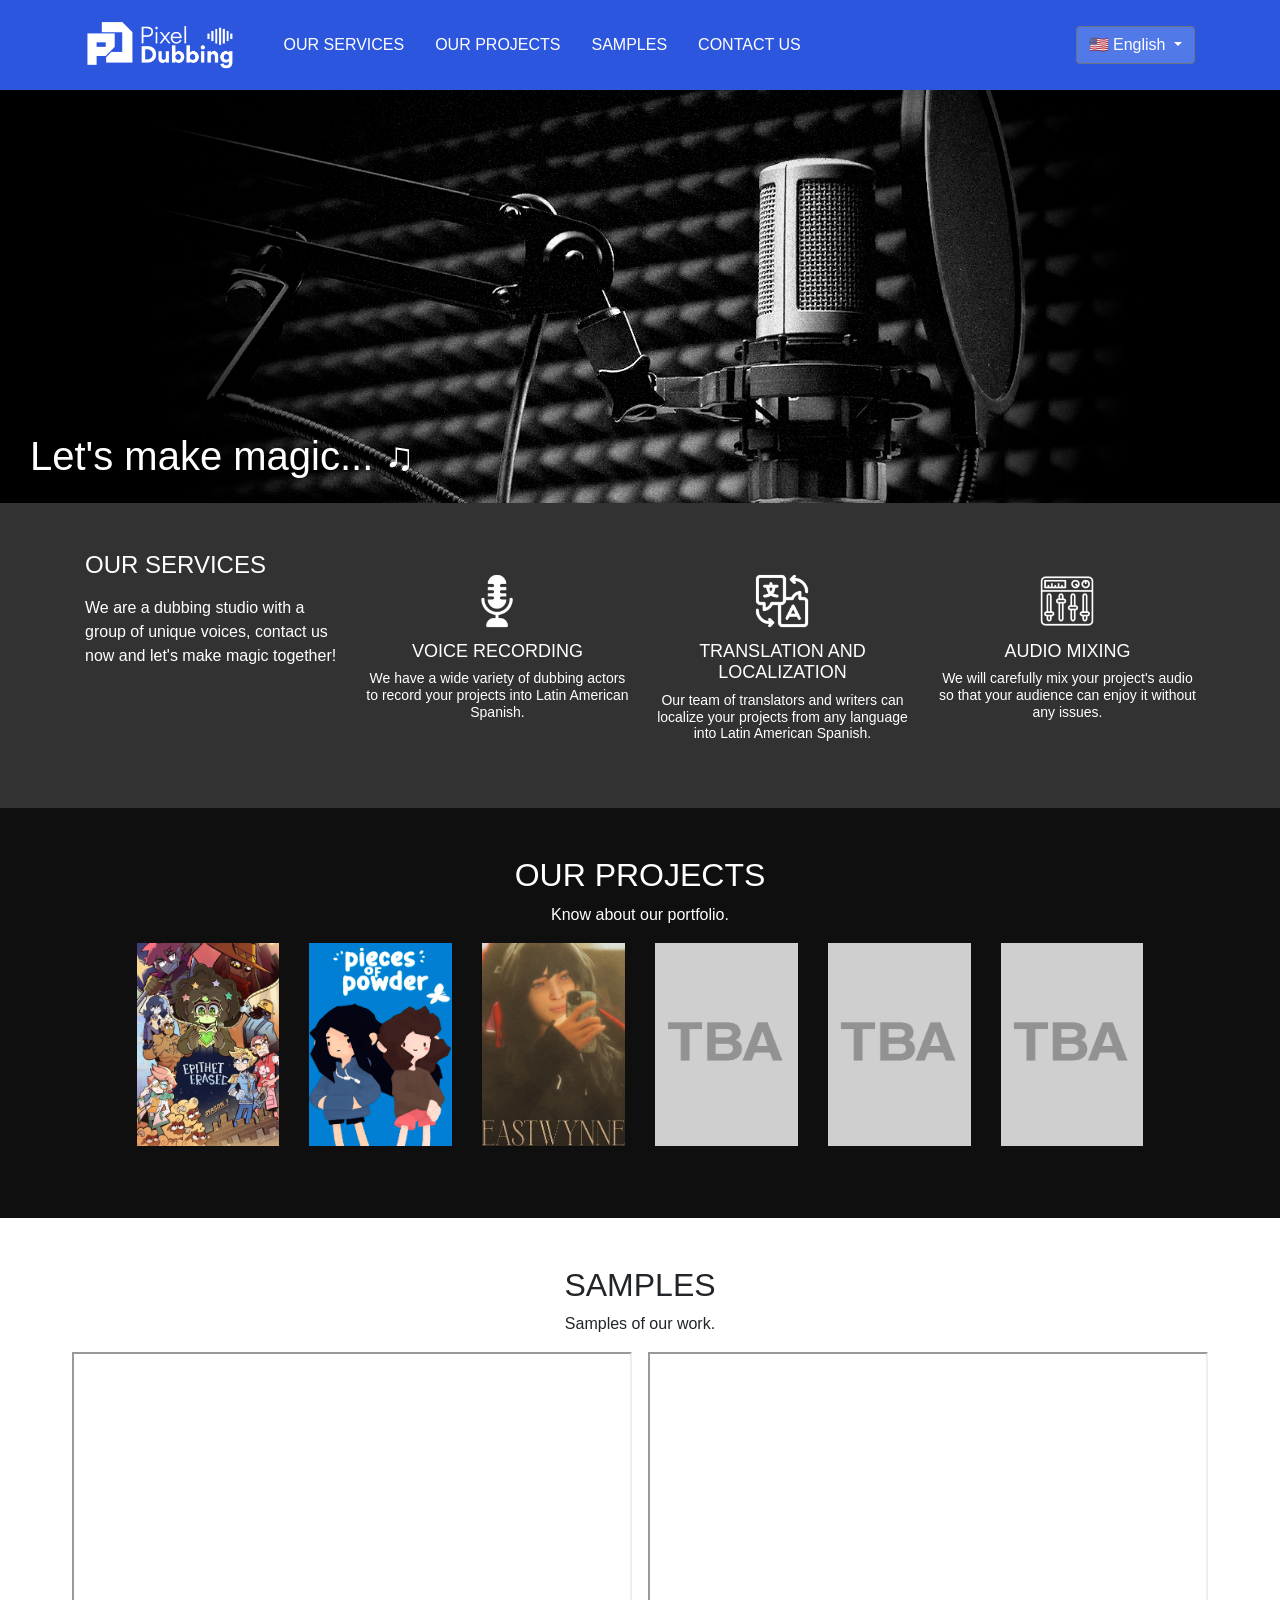
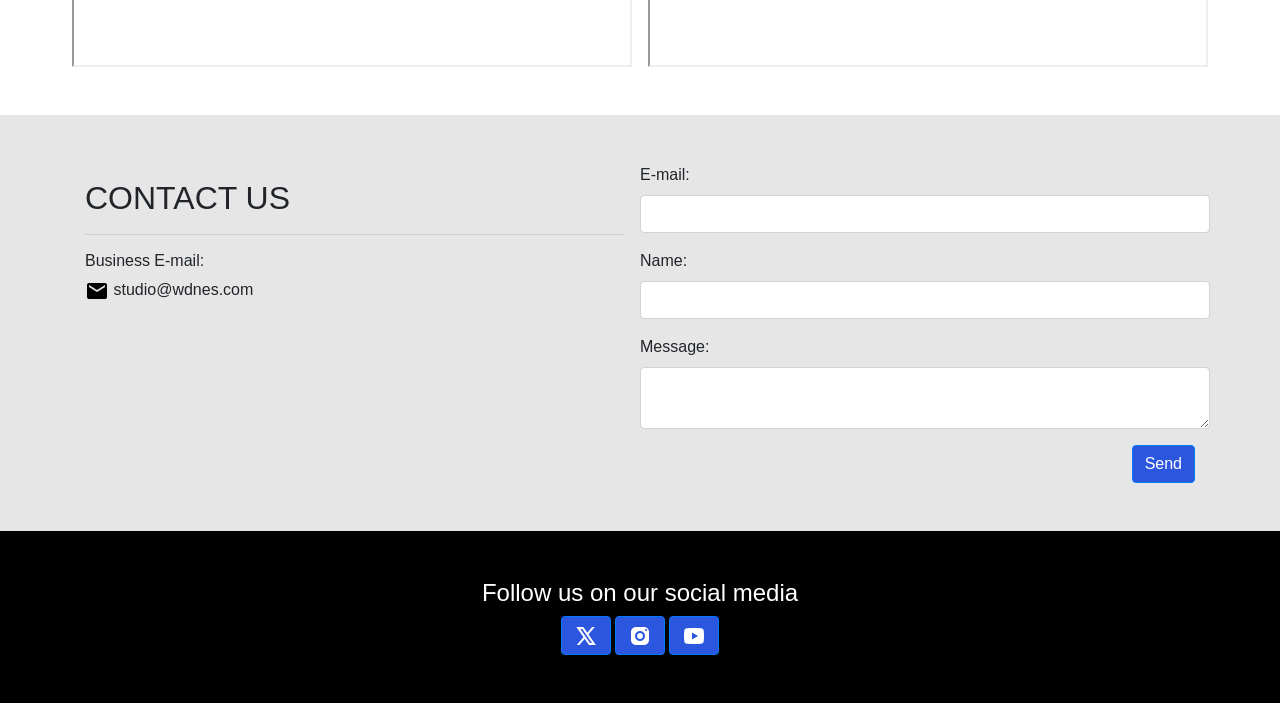
==== index.html @ c76954dd "Add files via upload" ====
<!DOCTYPE html>
<html>
<head>
  <title>PixelDubbing</title>
  <link rel="icon" type="image/x-icon" href="images/favicon.ico">
  <meta charset="UTF-8">
  <meta name="viewport" content="width=device-width, initial-scale=1">
  <!-- Bootstrap CSS -->
  <link rel="stylesheet" href="https://maxcdn.bootstrapcdn.com/bootstrap/4.5.2/css/bootstrap.min.css">
  <script src="https://ajax.googleapis.com/ajax/libs/jquery/3.5.1/jquery.min.js"></script>
  <script src="https://cdnjs.cloudflare.com/ajax/libs/popper.js/1.16.0/umd/popper.min.js"></script>
  <script src="https://maxcdn.bootstrapcdn.com/bootstrap/4.5.2/js/bootstrap.min.js"></script>
  <script src="https://code.jquery.com/jquery-3.5.1.slim.min.js"></script>
</head>
<body id="myPage">

<!-- Navbar -->
<nav class="navbar navbar-expand-lg navbar-dark" style="background-color:rgb(45, 86, 222); padding: 20px;">
  <div class="container">
    <a>
      <img src="images/logo.png" alt="Logo" width="150">
    </a>
    <button class="navbar-toggler" type="button" data-toggle="collapse" data-target="#navbarNav" aria-controls="navbarNav" aria-expanded="false" aria-label="Toggle navigation">
      <span class="navbar-toggler-icon"></span>
    </button>
    <div class="collapse navbar-collapse" id="navbarNav">
      <ul class="navbar-nav ml-auto col-md-10">
        <li class="nav-item" style="padding-right: 15px;">
          <a class="nav-link text-white" href="#services">OUR SERVICES</span></a>
        </li>
        <li class="nav-item" style="padding-right: 15px;">
          <a class="nav-link text-white" href="#projects">OUR PROJECTS</span></a>
        </li>
        <li class="nav-item" style="padding-right: 15px;">
          <a class="nav-link text-white" href="#samples">SAMPLES</a>
        </li>
        <li class="nav-item" style="padding-right: 15x;">
          <a class="nav-link text-white" href="#contactus">CONTACT US</a>
        </li>
      </ul>
      <div class="dropdown">
        <button class="btn btn-secondary dropdown-toggle text-white" type="button" id="languageDropdown" data-toggle="dropdown" aria-haspopup="true" aria-expanded="false" style="background-color:rgb(82, 121, 232);">
          🇺🇸 English
        </button>
        <div class="dropdown-menu" aria-labelledby="languageDropdown">
          <a class="dropdown-item" href="https://www.pixeldubbing.com/">🇺🇸 English</a>
          <a class="dropdown-item" href="https://www.pixeldubbing.com/spanish">🇲🇽 Español</a>
        </div>
      </div>
    </div>
  </div>
</nav>

<!-- Image Header -->
<div class="text-center" style="background-color:rgb(0, 0, 0);">
  <div style="position: relative; display: inline-block;">
    <img src="images/banner.png" style="max-width: 100%; max-height: 100%;">
    <h1 class="container text-left" style="position: absolute; bottom: 0; left: 0; color: white; padding-left: 30px; padding-bottom: 15px;">
      Let's make magic... ♫
    </h1>
  </div>
</div>

<!-- Services -->
<div class="container-fluid py-5 text-white" id="services" style="background-color:rgb(50, 50, 50);">
  <div class="container text-center">
    <div class="row">
      <div class="col-md-3 text-left">
        <h2 style="font-size: 24px;"><p>OUR SERVICES</h2>
        <p style="font-size: 16px;">We are a dubbing studio with a group of unique voices, contact us now and let's make magic together!</p>
      </div>
      <div class="col-md-9">
        <div class="row">
          <div class="col-md-4" style="padding: 10px;">
            <img src="images/microfono.png" class="img-fluid" style="max-width: 80px;">
            <h3 style="font-size: 18px;">VOICE RECORDING</h3>
            <h6 style="font-size: 14px;">We have a wide variety of dubbing actors to record your projects into Latin American Spanish.</h6>
          </div>
          <div class="col-md-4" style="padding: 10px;">
            <img src="images/traduccionadaptacion.png" class="img-fluid" style="max-width: 80px;">
            <h3 style="font-size: 18px;">TRANSLATION AND LOCALIZATION</h3>
            <h6 style="font-size: 14px;">Our team of translators and writers can localize your projects from any language into Latin American Spanish.</h6>
          </div>
          <div class="col-md-4" style="padding: 10px;">
            <img src="images/mezcla.png" class="img-fluid" style="max-width: 80px;">
            <h3 style="font-size: 18px;">AUDIO MIXING</h3>
            <h6 style="font-size: 14px;">We will carefully mix your project's audio so that your audience can enjoy it without any issues.</h6> 
          </div>
        </div>
      </div>
    </div>
  </div>
</div>

<!-- Projects -->
<div class="container-fluid text-white py-5" id="projects" style="background-color:rgb(15, 15, 15)">
  <div class="row justify-content-center">
    <div class="col-md-10">
      <h2 class="text-center">OUR PROJECTS</h2>
      <p class="text-center">Know about our portfolio.</p>
      <div class="container text-center">
        <div class="row">
          <div class="col-md-2 mb-4">
            <a title="Click here to learn more" href="https://doblaje.fandom.com/es/wiki/Epithet_Erased">
              <img class="img-fluid" src="images/poster_epithet.png" alt="Project 1" width="370" height="527">
            </a>
          </div>
          <div class="col-md-2 mb-4">
            <a title="Click here to learn more" href="https://doblaje.fandom.com/es/wiki/Pieces_of_Powder">
              <img class="img-fluid" src="images/poster_powder.png" alt="Project 2" width="370" height="527">
            </a>
          </div>
          <div class="col-md-2 mb-4">
            <a title="Click here to learn more" href="https://doblaje.fandom.com/es/wiki/Eastwynne">
              <img class="img-fluid" src="images/poster_lens.png" alt="Project 3" width="370" height="527">
            </a>
          </div>
          <div class="col-md-2 mb-4">
            <img class="img-fluid" src="images/tba.png" alt="Project 4" width="370" height="527">
          </div>
          <div class="col-md-2 mb-4">
            <img class="img-fluid" src="images/tba.png" alt="Project 5" width="370" height="527">
          </div>
          <div class="col-md-2 mb-4">
            <img class="img-fluid" src="images/tba.png" alt="Project 6" width="370" height="527">
          </div>
        </div>
      </div>
    </div>
  </div>
</div>

<!-- Samples -->
<div class="container-fluid bg-white text-black py-5" id="samples">
  <div class="row justify-content-center">
    <div class="col-md-12">
      <h2 class="text-center">SAMPLES</h2>
      <p class="text-center">Samples of our work.</p>
    </div>
  </div>
  <div class="row justify-content-center px-3">
    <iframe width="560" height="315" src="https://www.youtube.com/embed/JanlisdKQoE" class="mx-2"></iframe>
    <iframe width="560" height="315" src="https://www.youtube.com/embed/omkmkt01sRo" class="mx-2"></iframe>
  </div>
</div>

<!-- Contact us -->
<div class="container-fluid py-5" id="contactus" style="background-color:rgb(230, 230, 230);">
  <div class="container text-left">
    <div class="row">
      <div class="col-md-6">
        <div class="py-3">
          <h2><p>CONTACT US</h2>
          <hr>
          <h6>Business E-mail:</h6>
          <p><img src="images/icon-envelope.png"> studio@wdnes.com</p>
        </div>
      </div>
      <div class="col-md-6 text-center">
        <form action="https://formspree.io/f/mdkoodeo" method="POST">
          <div class="row form-group">
            <label for="email">E-mail:</label>
            <input class="form-control" type="email" name="email" required>
          </div>
          <div class="row form-group">
            <label for="sender-name">Name:</label>
            <input class="form-control" name="sender-name" required>
          </div>
          <div class="row form-group">
            <label for="message">Message:</label>
            <textarea class="form-control" name="message" required></textarea>
          </div>
          <button type="submit" class="btn btn-primary float-right" style="background-color:rgb(45, 86, 222)">Send</button>
        </form>
      </div>
    </div>
  </div>
</div>

<!-- Footer -->
<footer class="text-white py-5" style="background-color:rgb(0, 0, 0);">
  <div class="container text-center">
    <h4>Follow us on our social media</h4>
    <a class="btn btn-primary" href="https://twitter.com/PixelDubbing" title="Twitter" style="background-color:rgb(45, 86, 222)"><img src="images/icon-twitter.png"></a>
    <a class="btn btn-primary" href="https://www.instagram.com/PixelDubbing/" title="Instagram" style="background-color:rgb(45, 86, 222)"><img src="images/icon-instagram.png"></a>
    <a class="btn btn-primary" href="https://www.youtube.com/@PixelDubbing" title="Youtube" style="background-color:rgb(45, 86, 222)"><img src="images/icon-youtube.png"></a>
  </div>
</footer>
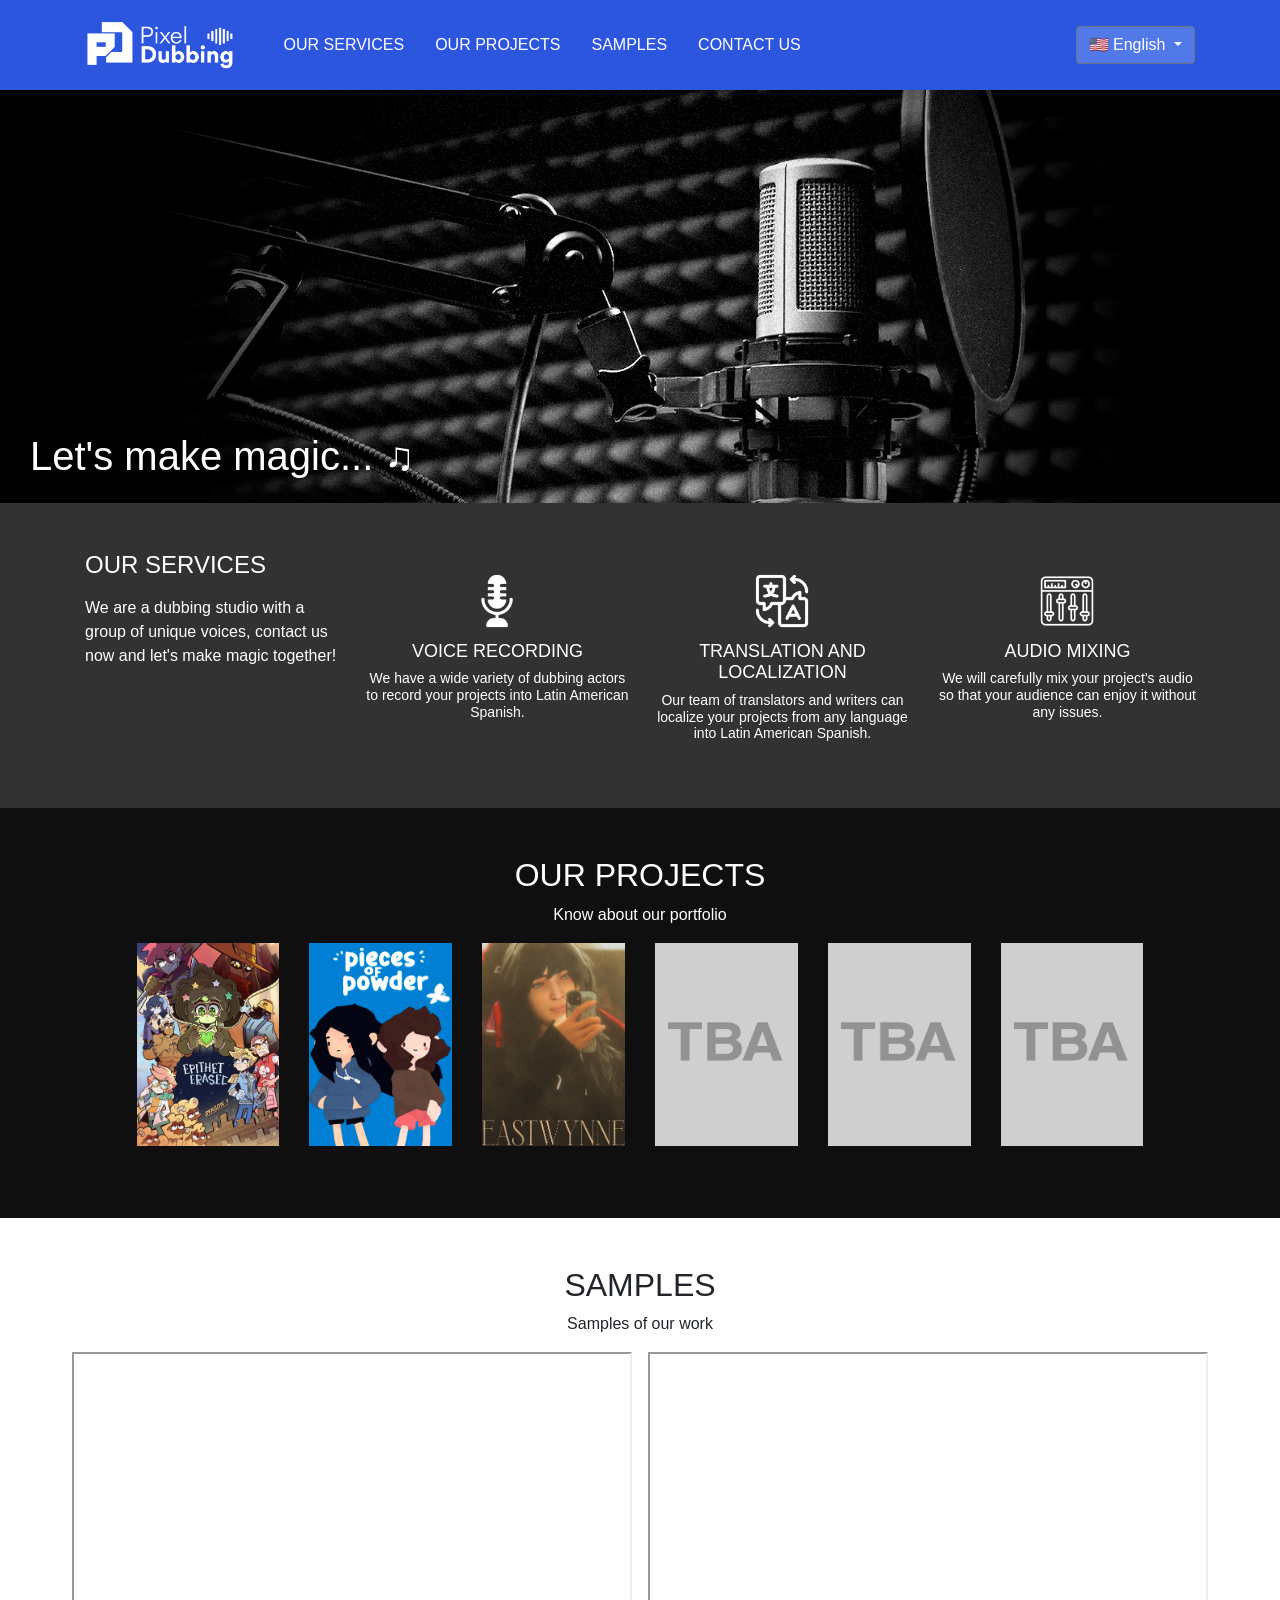
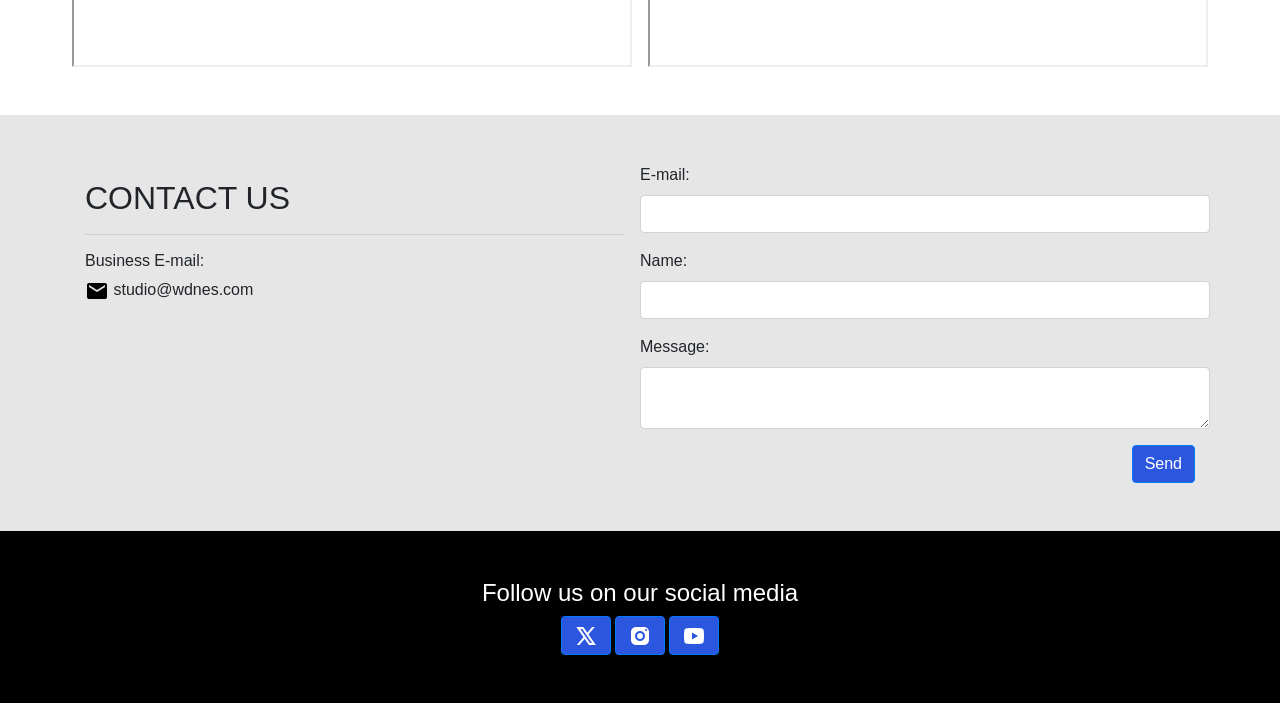
==== commit cfce82eb: "Add files via upload" ====
--- a/index.html
+++ b/index.html
@@ -97,7 +97,7 @@
   <div class="row justify-content-center">
     <div class="col-md-10">
       <h2 class="text-center">OUR PROJECTS</h2>
-      <p class="text-center">Know about our portfolio.</p>
+      <p class="text-center">Know about our portfolio</p>
       <div class="container text-center">
         <div class="row">
           <div class="col-md-2 mb-4">
@@ -135,7 +135,7 @@
   <div class="row justify-content-center">
     <div class="col-md-12">
       <h2 class="text-center">SAMPLES</h2>
-      <p class="text-center">Samples of our work.</p>
+      <p class="text-center">Samples of our work</p>
     </div>
   </div>
   <div class="row justify-content-center px-3">
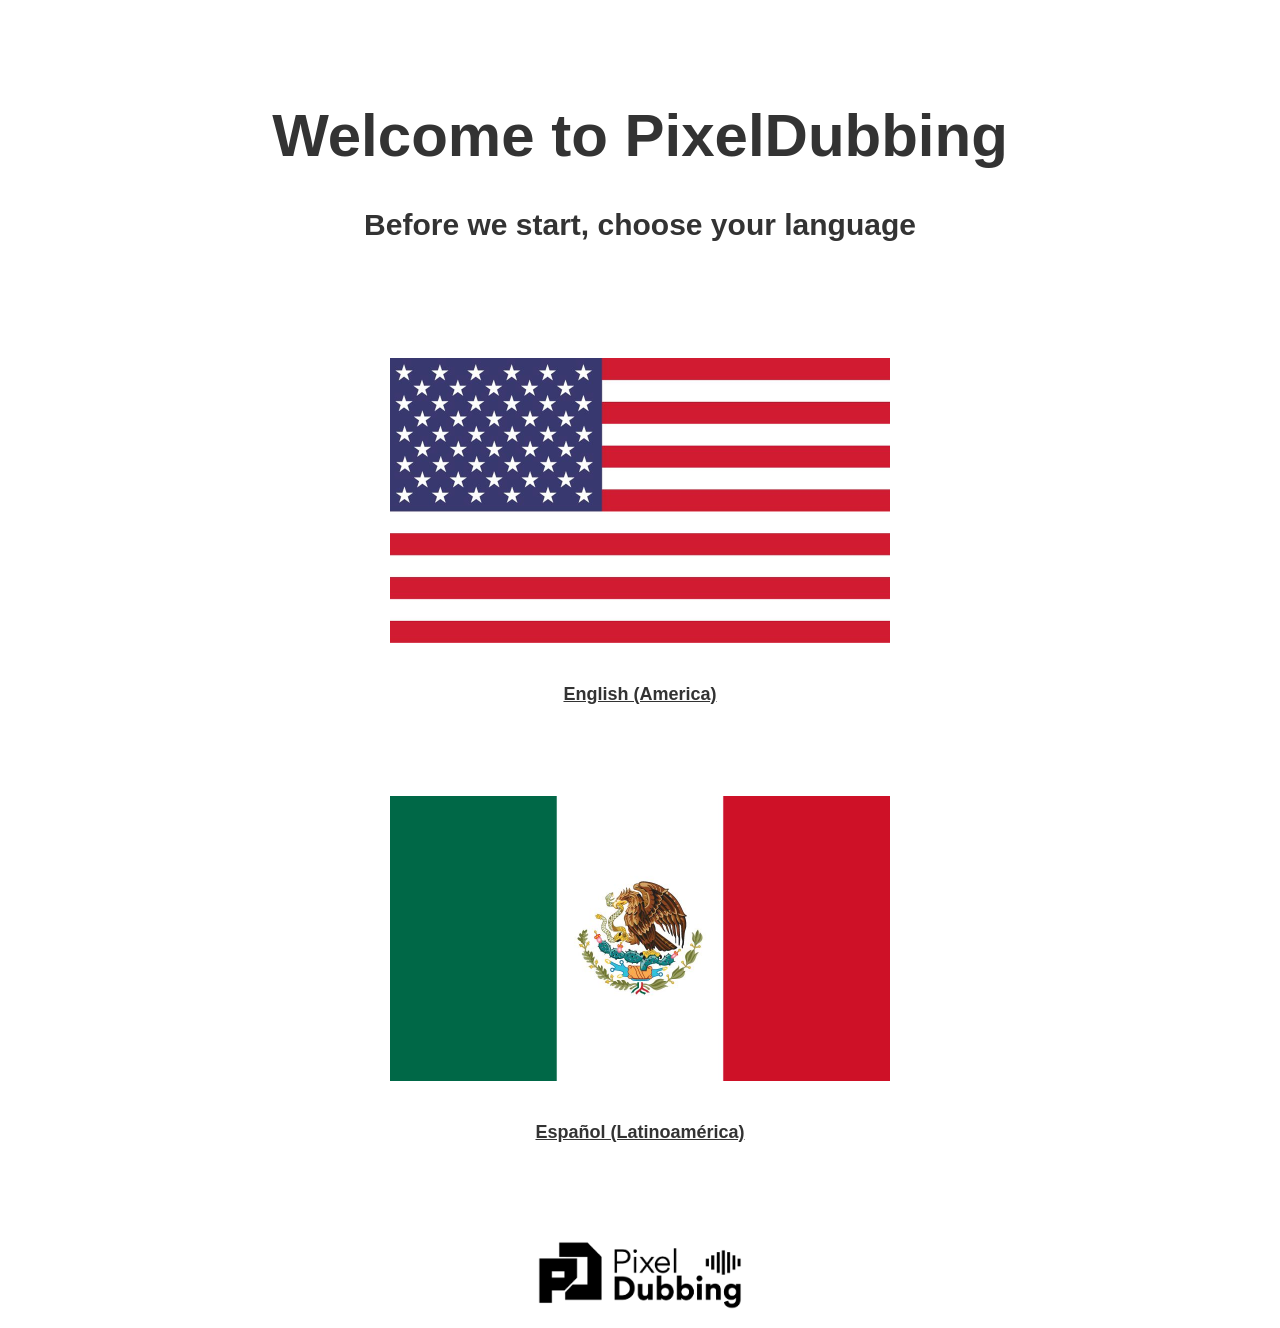
==== commit 07ecf508: "actualizacion" ====
--- a/index.html
+++ b/index.html
@@ -1,188 +1,127 @@
 <!DOCTYPE html>
-<html>
+<html lang="en">
+
 <head>
-  <title>PixelDubbing</title>
-  <link rel="icon" type="image/x-icon" href="images/favicon.ico">
-  <meta charset="UTF-8">
-  <meta name="viewport" content="width=device-width, initial-scale=1">
-  <!-- Bootstrap CSS -->
-  <link rel="stylesheet" href="https://maxcdn.bootstrapcdn.com/bootstrap/4.5.2/css/bootstrap.min.css">
-  <script src="https://ajax.googleapis.com/ajax/libs/jquery/3.5.1/jquery.min.js"></script>
-  <script src="https://cdnjs.cloudflare.com/ajax/libs/popper.js/1.16.0/umd/popper.min.js"></script>
-  <script src="https://maxcdn.bootstrapcdn.com/bootstrap/4.5.2/js/bootstrap.min.js"></script>
-  <script src="https://code.jquery.com/jquery-3.5.1.slim.min.js"></script>
+    <!-- Required meta tags-->
+    <meta charset="UTF-8">
+    <meta name="viewport" content="width=device-width, initial-scale=1, shrink-to-fit=no">
+    <meta name="description" content="Tatee Theme Templates">
+    <meta name="author" content="AuCreative">
+    <meta name="keywords" content="Tatee Theme Templates">
+
+    <!-- Title Page-->
+    <title>TATEE is all you need</title>
+
+    <!-- Icons font CSS-->
+    <link href="vendor/mdi-font/css/material-design-iconic-font.min.css" rel="stylesheet" media="all">
+    <link href="vendor/font-awesome-5/css/fontawesome-all.min.css" rel="stylesheet" media="all">
+    <link href="vendor/themify-font/themify-icons.css" rel="stylesheet" media="all">
+    <!-- Base fonts of theme-->
+    <link href="css/poppins-font.min.css" rel="stylesheet" media="all">
+    <!-- Font special for pages-->
+
+    <!-- Bootstrap CSS-->
+    <link href="vendor/bootstrap-4.1/bootstrap.min.css" rel="stylesheet" media="all">
+
+    <!-- Vendor CSS-->
+    <link href="vendor/animate.css/animate.min.css" rel="stylesheet" media="all">
+    <link href="vendor/css-hamburgers/hamburgers.min.css" rel="stylesheet" media="all">
+    <link href="vendor/animsition/animsition.min.css" rel="stylesheet" media="all">
+    <link href="vendor/slick/slick.css" rel="stylesheet" media="all">
+    <link href="vendor/select2/select2.min.css" rel="stylesheet" media="all">
+
+    <!-- Main CSS-->
+    <link href="css/main.min.css" rel="stylesheet" media="all">
+
+    <!--Favicons-->
+    <link rel="shortcut icon" href="images/icon/favicon.jpg">
+    <link rel="apple-touch-icon" href="apple-icon.png">
+    <link rel="apple-touch-icon" sizes="72x72" href="apple-icon-72x72.png">
+    <link rel="apple-touch-icon" sizes="114x114" href="apple-icon-114x114.png">
 </head>
-<body id="myPage">
 
-<!-- Navbar -->
-<nav class="navbar navbar-expand-lg navbar-dark" style="background-color:rgb(45, 86, 222); padding: 20px;">
-  <div class="container">
-    <a>
-      <img src="images/logo.png" alt="Logo" width="150">
-    </a>
-    <button class="navbar-toggler" type="button" data-toggle="collapse" data-target="#navbarNav" aria-controls="navbarNav" aria-expanded="false" aria-label="Toggle navigation">
-      <span class="navbar-toggler-icon"></span>
-    </button>
-    <div class="collapse navbar-collapse" id="navbarNav">
-      <ul class="navbar-nav ml-auto col-md-10">
-        <li class="nav-item" style="padding-right: 15px;">
-          <a class="nav-link text-white" href="#services">OUR SERVICES</span></a>
-        </li>
-        <li class="nav-item" style="padding-right: 15px;">
-          <a class="nav-link text-white" href="#projects">OUR PROJECTS</span></a>
-        </li>
-        <li class="nav-item" style="padding-right: 15px;">
-          <a class="nav-link text-white" href="#samples">SAMPLES</a>
-        </li>
-        <li class="nav-item" style="padding-right: 15x;">
-          <a class="nav-link text-white" href="#contactus">CONTACT US</a>
-        </li>
-      </ul>
-      <div class="dropdown">
-        <button class="btn btn-secondary dropdown-toggle text-white" type="button" id="languageDropdown" data-toggle="dropdown" aria-haspopup="true" aria-expanded="false" style="background-color:rgb(82, 121, 232);">
-          🇺🇸 English
-        </button>
-        <div class="dropdown-menu" aria-labelledby="languageDropdown">
-          <a class="dropdown-item" href="https://www.pixeldubbing.com/">🇺🇸 English</a>
-          <a class="dropdown-item" href="https://www.pixeldubbing.com/spanish">🇲🇽 Español</a>
-        </div>
-      </div>
+<body class="animsition js-preloader">
+    <div class="page-wrapper">
+        <!-- MAIN-->
+        <main id="main">
+            <!-- PAGE LINE-->
+            <div>
+                <div class="container">
+                    <div class="page-line__inner">
+                        <div class="page-col"></div>
+                        <div class="page-col"></div>
+                        <div class="page-col"></div>
+                    </div>
+                </div>
+            </div>
+            <!-- END PAGE LINE-->
+
+            <!-- LANDING-->
+            <section class="section landing-page">
+                <div class="wrap wrap--w1790">
+                    <div class="container-fluid">
+                        <article class="landing">
+                            <header class="entry-header text-center">
+                                <h2 class="entry-title display-4" style="color: #333; font-weight: bold;">Welcome to PixelDubbing</h2>
+                                <h2 class="h4" style="color: #333;">Before we start, choose your language</h2>
+                            </header>
+                            <div>
+                                <div class="row" style="justify-content: center;">
+                                    <div class="col-md-5" style="padding: 0;">
+                                        <div class="media-landing">
+                                            <a href="english.html">
+                                                <img src="images/flag_unitedstates.png" alt="English-US" width="50%" height="50%" style="display: block; margin: 0 auto 20px;">
+                                            </a>
+                                            <h4 style="margin-top: 10px; text-align: center;">
+                                                <a href="english.html" style="color: #333;">English (America)</a>
+                                            </h4>
+                                        </div>
+                                    </div>
+                                    <div class="col-md-5" style="padding: 0;">
+                                        <div class="media-landing">
+                                            <a href="spanish.html">
+                                                <img src="images/flag_mexico.png" alt="Spanish-LA" width="50%" height="50%" style="display: block; margin: 0 auto 20px;">
+                                            </a>
+                                            <h4 style="margin-top: 10px; text-align: center;">
+                                                <a href="spanish.html" style="color: #333;">Español (Latinoamérica)</a>
+                                            </h4>
+                                        </div>
+                                    </div>
+                                </div>
+                            </div>
+                            <header style="margin-top: 10px; text-align: center;">
+                                <img src="images/pxdlogo_black.png" alt="PixelDubbing" width="250px" height="250px">
+                            </header>
+                        </article>
+                    </div>
+                </div>
+            </section>            
+            <!-- END LANDING-->
+        </main>
+        <!-- END MAIN-->
     </div>
-  </div>
-</nav>
 
-<!-- Image Header -->
-<div class="text-center" style="background-color:rgb(0, 0, 0);">
-  <div style="position: relative; display: inline-block;">
-    <img src="images/banner.png" style="max-width: 100%; max-height: 100%;">
-    <h1 class="container text-left" style="position: absolute; bottom: 0; left: 0; color: white; padding-left: 30px; padding-bottom: 15px;">
-      Let's make magic... ♫
-    </h1>
-  </div>
-</div>
+    <!-- Jquery JS-->
+    <script src="vendor/jquery/jquery.min.js"></script>
+    <!-- Bootstrap JS-->
+    <script src="vendor/bootstrap-4.1/bootstrap.min.js"></script>
+    <!-- Vendor JS-->
+    <script src="vendor/animsition/animsition.min.js"></script>
+    <script src="vendor/slick/slick.min.js"></script>
+    <script src="vendor/waypoints/jquery.waypoints.min.js"></script>
+    <script src="vendor/wow/wow.min.js"></script>
+    <script src="vendor/jquery.counterup/jquery.counterup.min.js"></script>
+    <script src="vendor/isotope/isotope.pkgd.min.js"></script>
+    <script src="vendor/isotope/imagesloaded.pkgd.min.js"></script>
+    <script src="vendor/matchHeight/jquery.matchHeight-min.js"></script>
+    <script src="vendor/select2/select2.min.js"></script>
+    <script src="vendor/sweetalert/sweetalert.min.js"></script>
+    <script src="vendor/noUiSlider/nouislider.min.js"></script>
 
-<!-- Services -->
-<div class="container-fluid py-5 text-white" id="services" style="background-color:rgb(50, 50, 50);">
-  <div class="container text-center">
-    <div class="row">
-      <div class="col-md-3 text-left">
-        <h2 style="font-size: 24px;"><p>OUR SERVICES</h2>
-        <p style="font-size: 16px;">We are a dubbing studio with a group of unique voices, contact us now and let's make magic together!</p>
-      </div>
-      <div class="col-md-9">
-        <div class="row">
-          <div class="col-md-4" style="padding: 10px;">
-            <img src="images/microfono.png" class="img-fluid" style="max-width: 80px;">
-            <h3 style="font-size: 18px;">VOICE RECORDING</h3>
-            <h6 style="font-size: 14px;">We have a wide variety of dubbing actors to record your projects into Latin American Spanish.</h6>
-          </div>
-          <div class="col-md-4" style="padding: 10px;">
-            <img src="images/traduccionadaptacion.png" class="img-fluid" style="max-width: 80px;">
-            <h3 style="font-size: 18px;">TRANSLATION AND LOCALIZATION</h3>
-            <h6 style="font-size: 14px;">Our team of translators and writers can localize your projects from any language into Latin American Spanish.</h6>
-          </div>
-          <div class="col-md-4" style="padding: 10px;">
-            <img src="images/mezcla.png" class="img-fluid" style="max-width: 80px;">
-            <h3 style="font-size: 18px;">AUDIO MIXING</h3>
-            <h6 style="font-size: 14px;">We will carefully mix your project's audio so that your audience can enjoy it without any issues.</h6> 
-          </div>
-        </div>
-      </div>
-    </div>
-  </div>
-</div>
+    <!-- Main JS-->
+    <script src="js/global.js"></script>
 
-<!-- Projects -->
-<div class="container-fluid text-white py-5" id="projects" style="background-color:rgb(15, 15, 15)">
-  <div class="row justify-content-center">
-    <div class="col-md-10">
-      <h2 class="text-center">OUR PROJECTS</h2>
-      <p class="text-center">Know about our portfolio</p>
-      <div class="container text-center">
-        <div class="row">
-          <div class="col-md-2 mb-4">
-            <a title="Click here to learn more" href="https://doblaje.fandom.com/es/wiki/Epithet_Erased">
-              <img class="img-fluid" src="images/poster_epithet.png" alt="Project 1" width="370" height="527">
-            </a>
-          </div>
-          <div class="col-md-2 mb-4">
-            <a title="Click here to learn more" href="https://doblaje.fandom.com/es/wiki/Pieces_of_Powder">
-              <img class="img-fluid" src="images/poster_powder.png" alt="Project 2" width="370" height="527">
-            </a>
-          </div>
-          <div class="col-md-2 mb-4">
-            <a title="Click here to learn more" href="https://doblaje.fandom.com/es/wiki/Eastwynne">
-              <img class="img-fluid" src="images/poster_lens.png" alt="Project 3" width="370" height="527">
-            </a>
-          </div>
-          <div class="col-md-2 mb-4">
-            <img class="img-fluid" src="images/tba.png" alt="Project 4" width="370" height="527">
-          </div>
-          <div class="col-md-2 mb-4">
-            <img class="img-fluid" src="images/tba.png" alt="Project 5" width="370" height="527">
-          </div>
-          <div class="col-md-2 mb-4">
-            <img class="img-fluid" src="images/tba.png" alt="Project 6" width="370" height="527">
-          </div>
-        </div>
-      </div>
-    </div>
-  </div>
-</div>
+</body>
 
-<!-- Samples -->
-<div class="container-fluid bg-white text-black py-5" id="samples">
-  <div class="row justify-content-center">
-    <div class="col-md-12">
-      <h2 class="text-center">SAMPLES</h2>
-      <p class="text-center">Samples of our work</p>
-    </div>
-  </div>
-  <div class="row justify-content-center px-3">
-    <iframe width="560" height="315" src="https://www.youtube.com/embed/JanlisdKQoE" class="mx-2"></iframe>
-    <iframe width="560" height="315" src="https://www.youtube.com/embed/omkmkt01sRo" class="mx-2"></iframe>
-  </div>
-</div>
-
-<!-- Contact us -->
-<div class="container-fluid py-5" id="contactus" style="background-color:rgb(230, 230, 230);">
-  <div class="container text-left">
-    <div class="row">
-      <div class="col-md-6">
-        <div class="py-3">
-          <h2><p>CONTACT US</h2>
-          <hr>
-          <h6>Business E-mail:</h6>
-          <p><img src="images/icon-envelope.png"> studio@wdnes.com</p>
-        </div>
-      </div>
-      <div class="col-md-6 text-center">
-        <form action="https://formspree.io/f/mdkoodeo" method="POST">
-          <div class="row form-group">
-            <label for="email">E-mail:</label>
-            <input class="form-control" type="email" name="email" required>
-          </div>
-          <div class="row form-group">
-            <label for="sender-name">Name:</label>
-            <input class="form-control" name="sender-name" required>
-          </div>
-          <div class="row form-group">
-            <label for="message">Message:</label>
-            <textarea class="form-control" name="message" required></textarea>
-          </div>
-          <button type="submit" class="btn btn-primary float-right" style="background-color:rgb(45, 86, 222)">Send</button>
-        </form>
-      </div>
-    </div>
-  </div>
-</div>
-
-<!-- Footer -->
-<footer class="text-white py-5" style="background-color:rgb(0, 0, 0);">
-  <div class="container text-center">
-    <h4>Follow us on our social media</h4>
-    <a class="btn btn-primary" href="https://twitter.com/PixelDubbing" title="Twitter" style="background-color:rgb(45, 86, 222)"><img src="images/icon-twitter.png"></a>
-    <a class="btn btn-primary" href="https://www.instagram.com/PixelDubbing/" title="Instagram" style="background-color:rgb(45, 86, 222)"><img src="images/icon-instagram.png"></a>
-    <a class="btn btn-primary" href="https://www.youtube.com/@PixelDubbing" title="Youtube" style="background-color:rgb(45, 86, 222)"><img src="images/icon-youtube.png"></a>
-  </div>
-</footer>+</html>
+<!-- end document-->
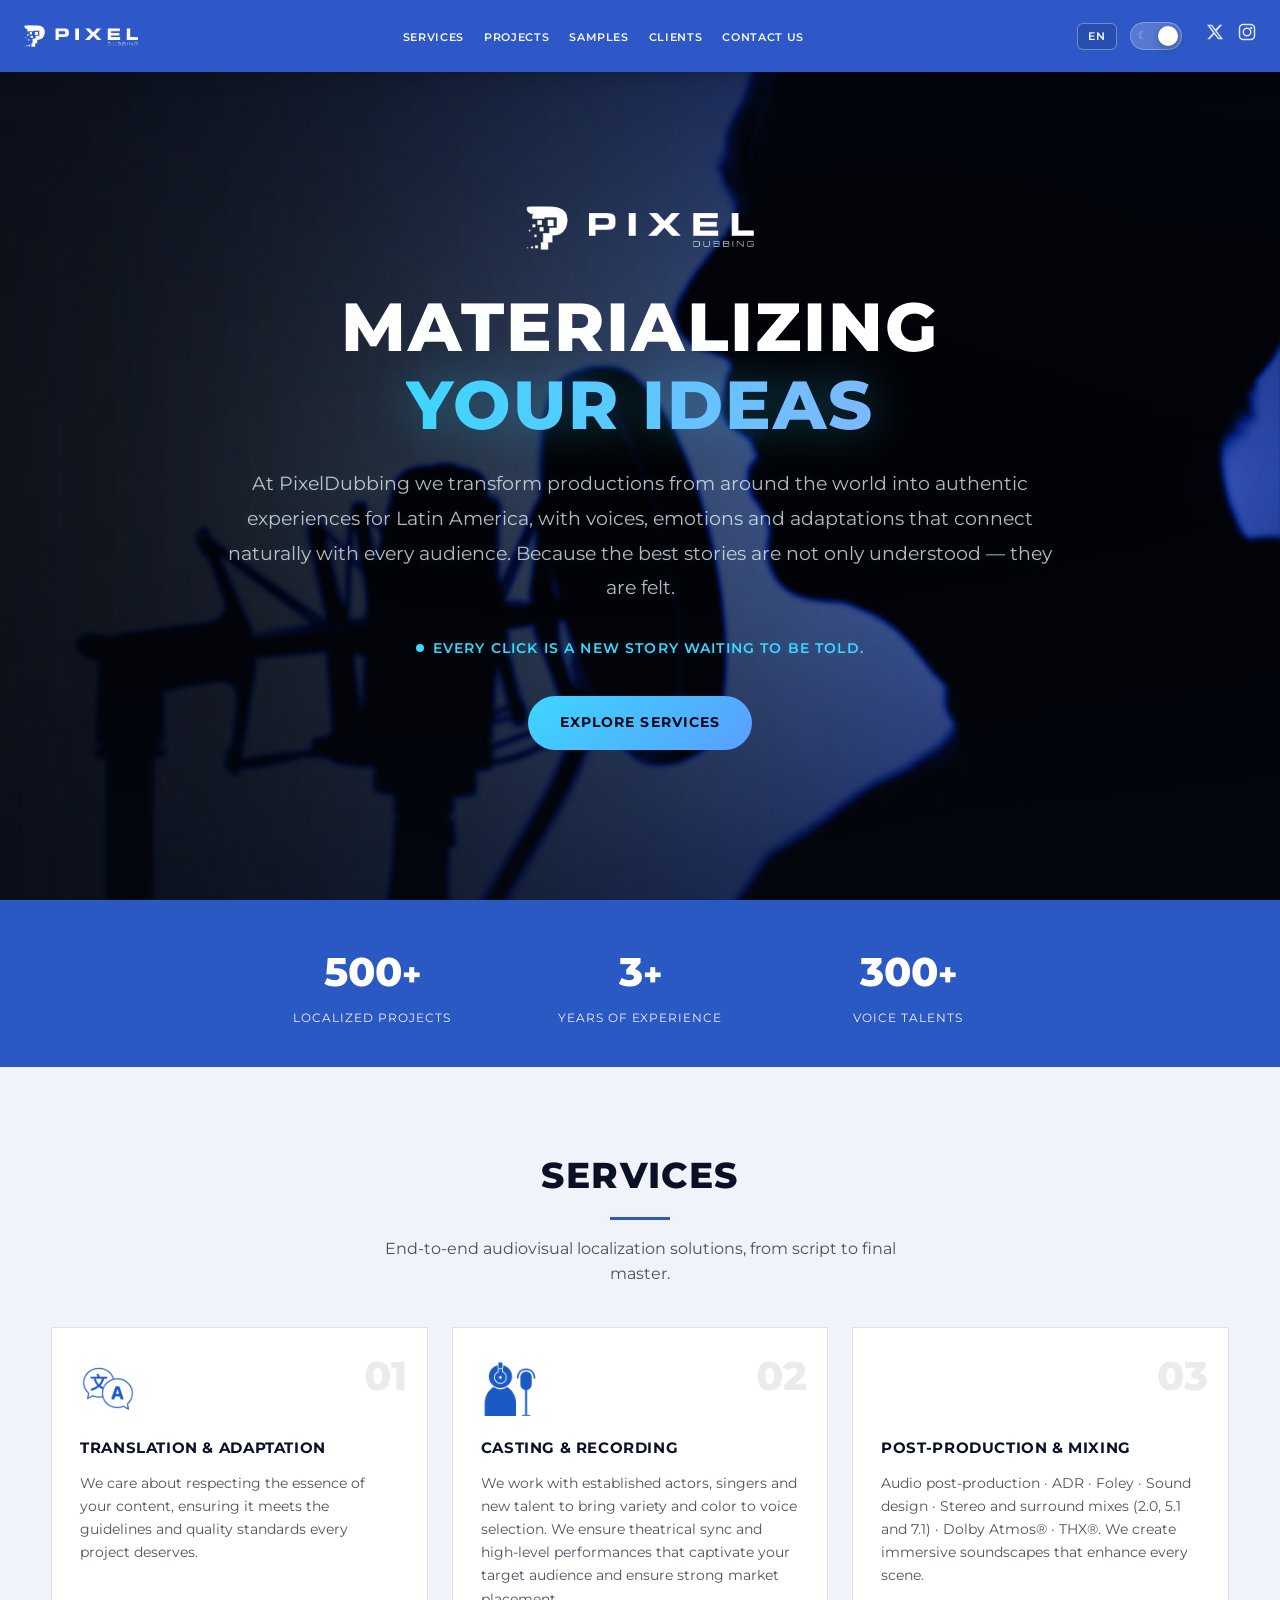
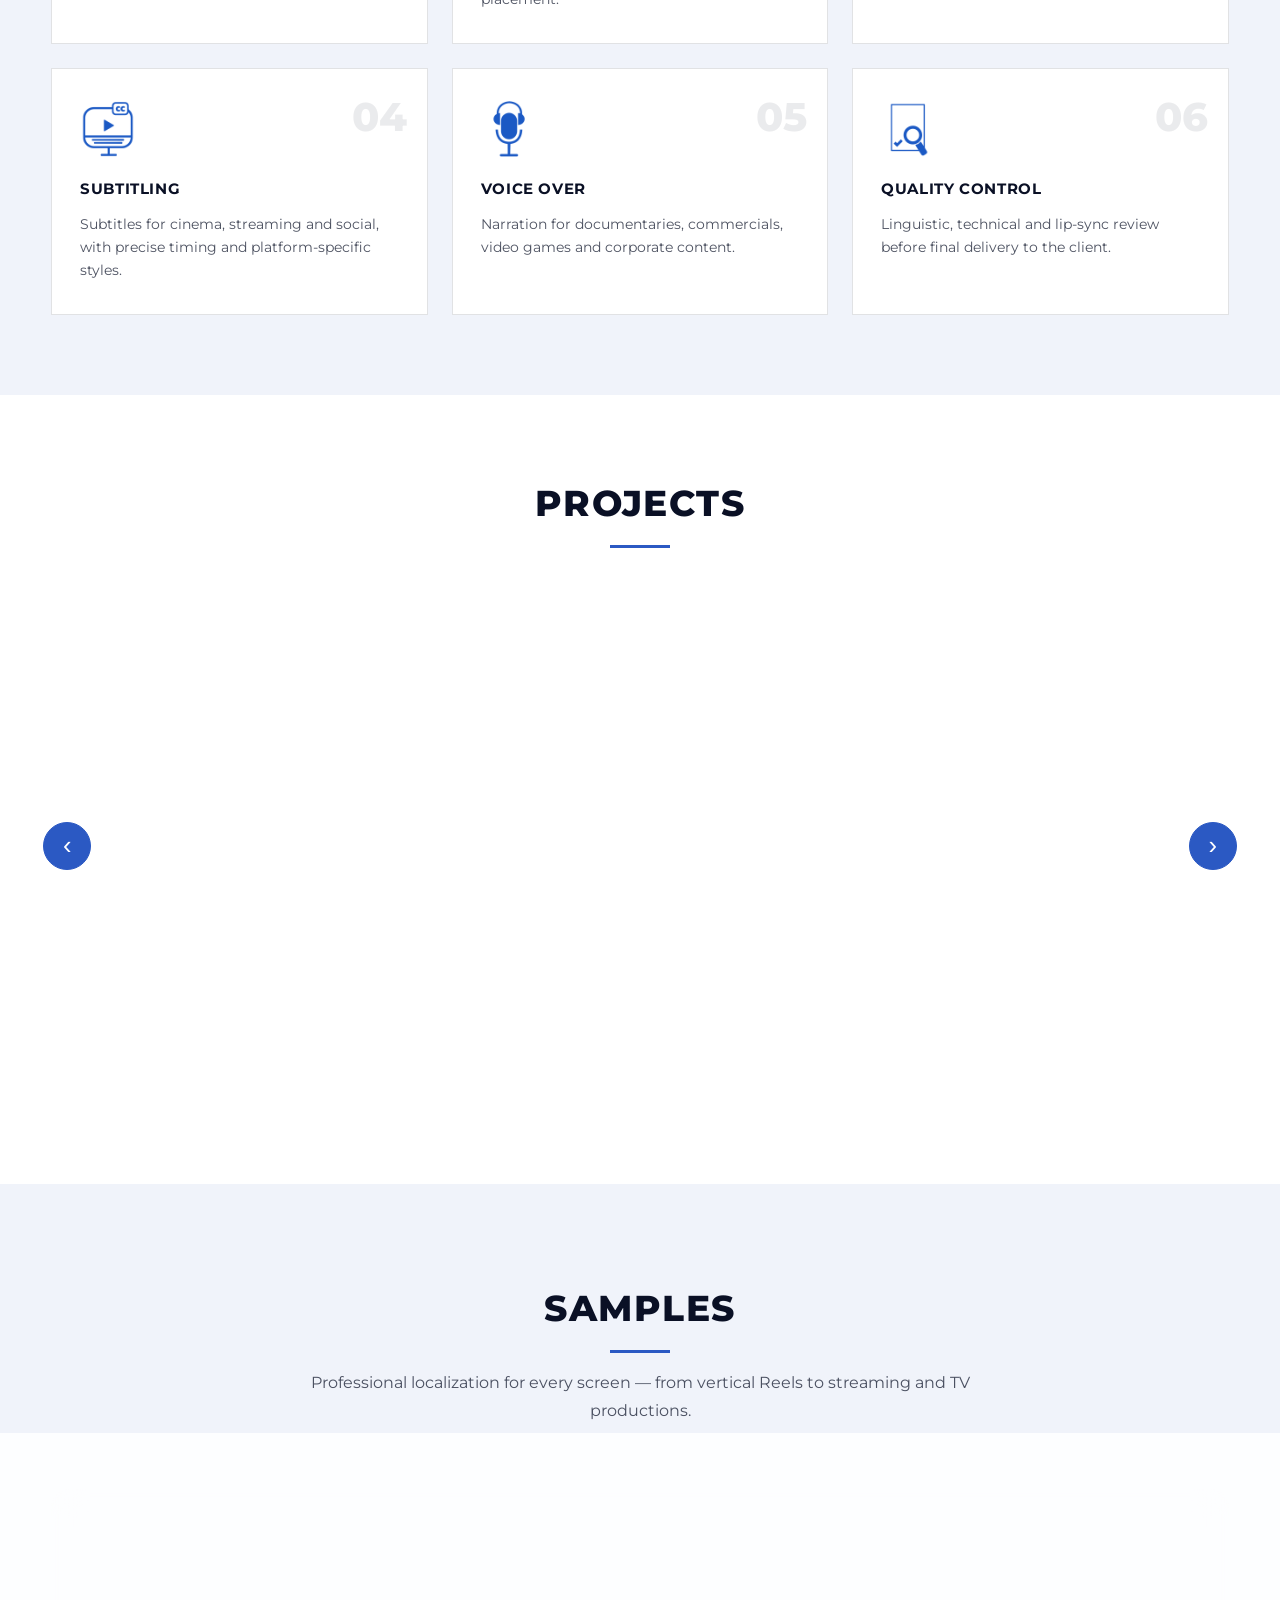
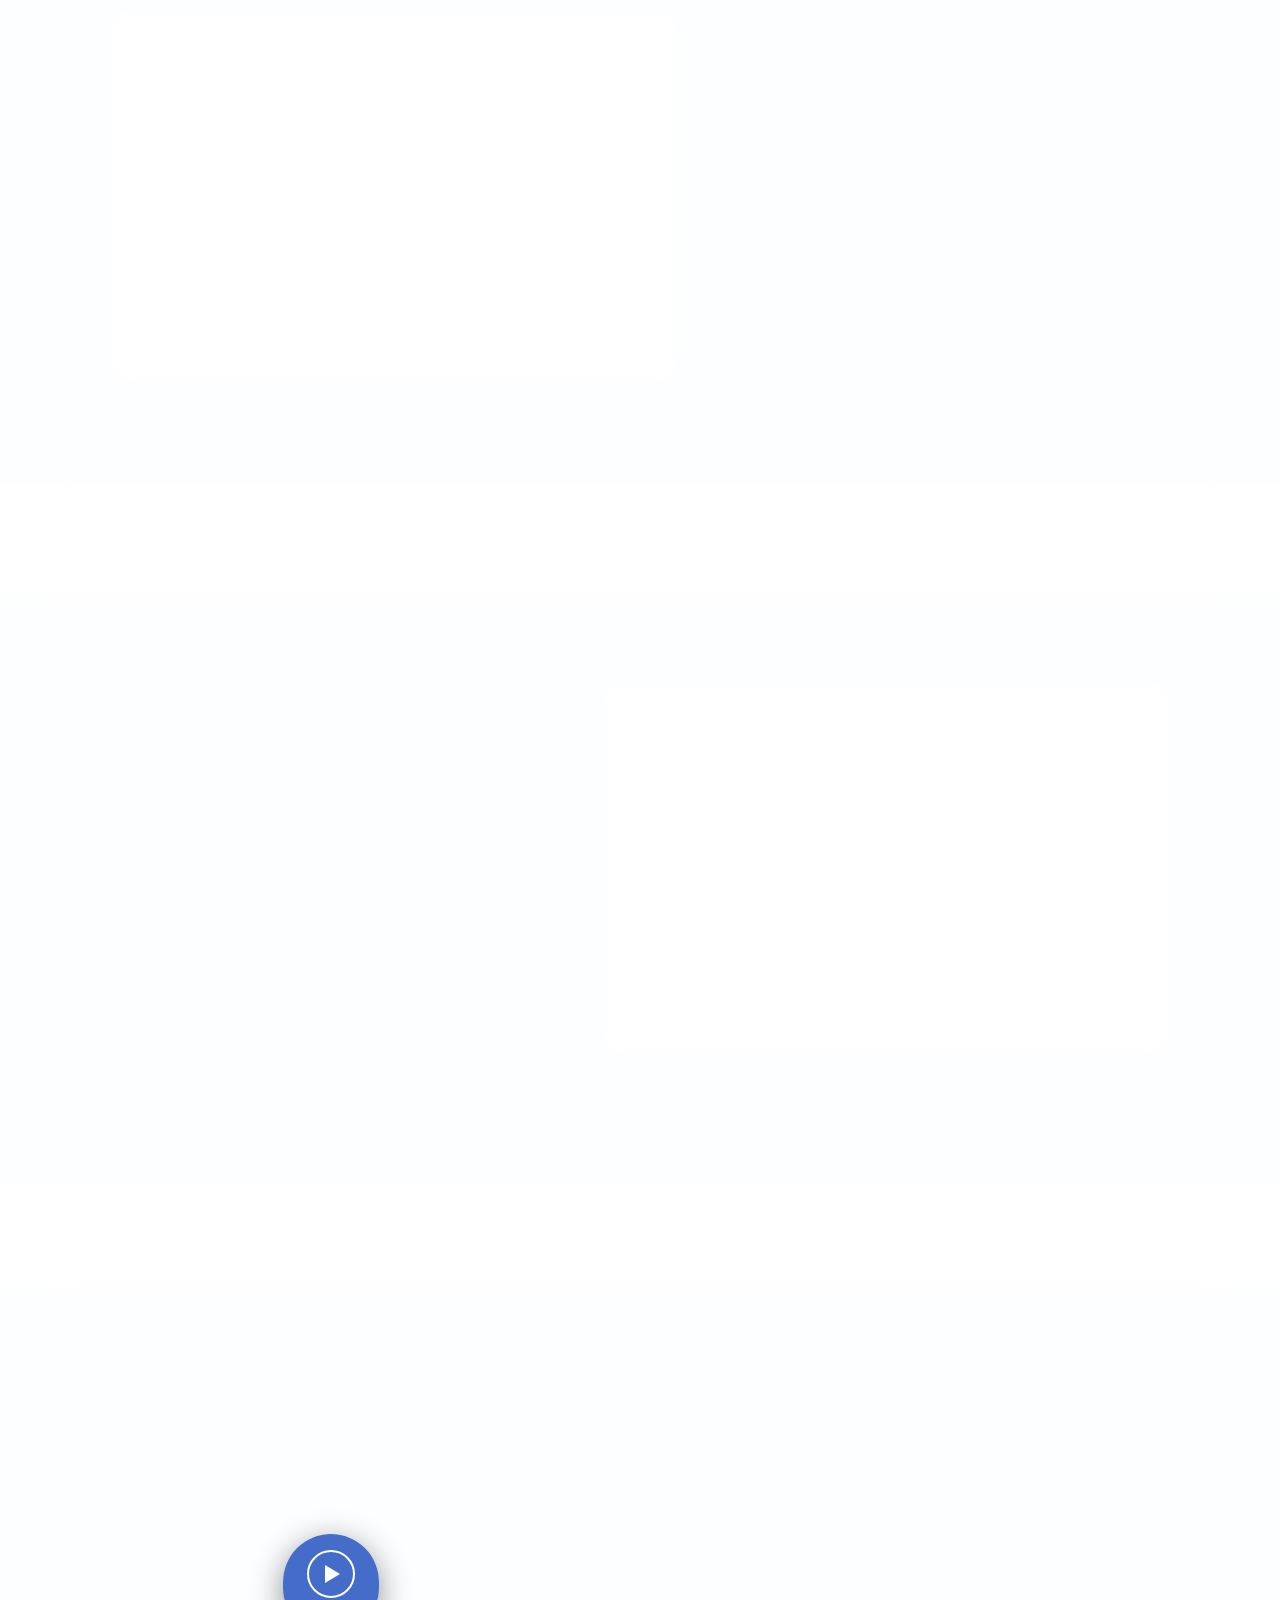
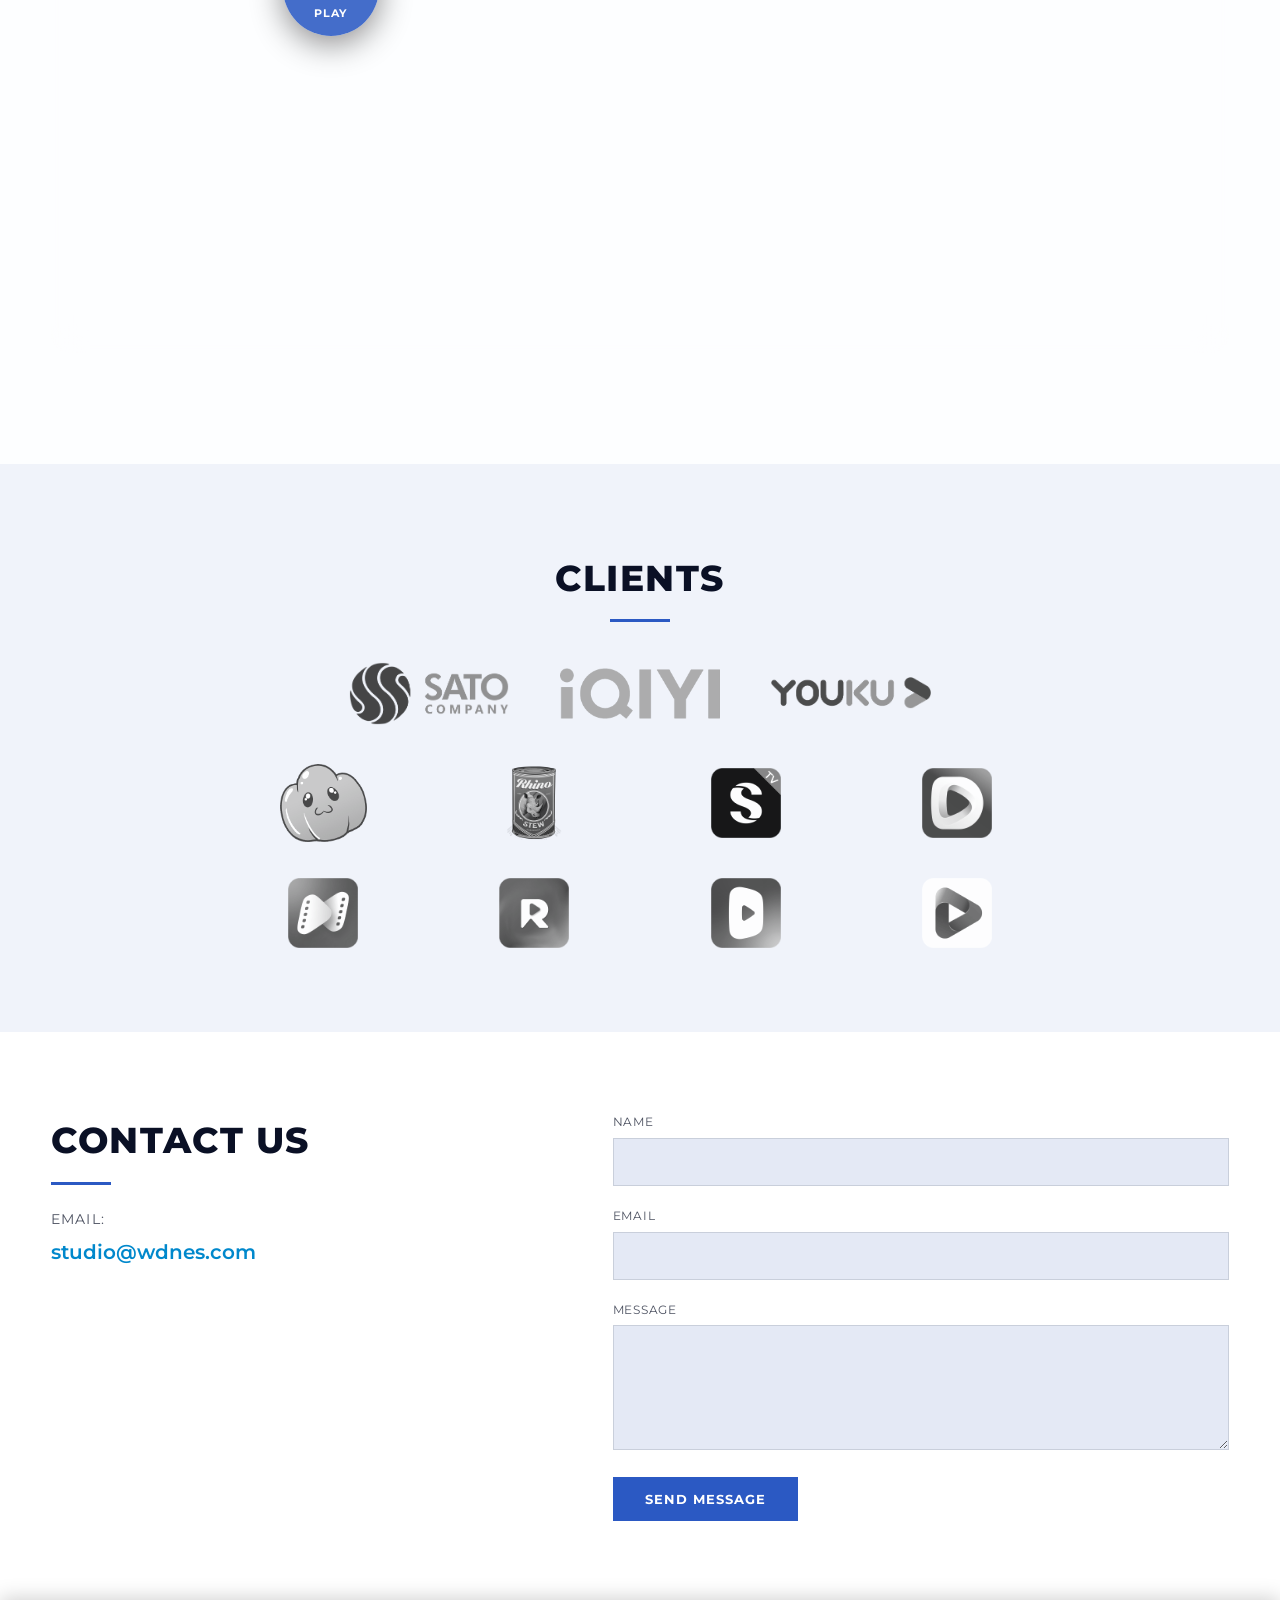
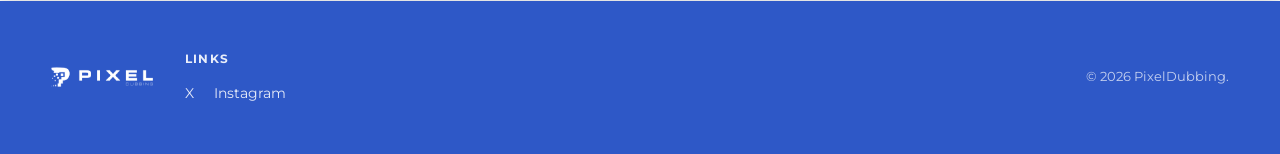
==== commit 36bf27e8: "Nueva versión - Web Pixel Dubbing" ====
--- a/index.html
+++ b/index.html
@@ -1,127 +1,485 @@
 <!DOCTYPE html>
-<html lang="en">
-
+<html lang="en" data-theme="light">
 <head>
-    <!-- Required meta tags-->
-    <meta charset="UTF-8">
-    <meta name="viewport" content="width=device-width, initial-scale=1, shrink-to-fit=no">
-    <meta name="description" content="Tatee Theme Templates">
-    <meta name="author" content="AuCreative">
-    <meta name="keywords" content="Tatee Theme Templates">
-
-    <!-- Title Page-->
-    <title>TATEE is all you need</title>
-
-    <!-- Icons font CSS-->
-    <link href="vendor/mdi-font/css/material-design-iconic-font.min.css" rel="stylesheet" media="all">
-    <link href="vendor/font-awesome-5/css/fontawesome-all.min.css" rel="stylesheet" media="all">
-    <link href="vendor/themify-font/themify-icons.css" rel="stylesheet" media="all">
-    <!-- Base fonts of theme-->
-    <link href="css/poppins-font.min.css" rel="stylesheet" media="all">
-    <!-- Font special for pages-->
-
-    <!-- Bootstrap CSS-->
-    <link href="vendor/bootstrap-4.1/bootstrap.min.css" rel="stylesheet" media="all">
-
-    <!-- Vendor CSS-->
-    <link href="vendor/animate.css/animate.min.css" rel="stylesheet" media="all">
-    <link href="vendor/css-hamburgers/hamburgers.min.css" rel="stylesheet" media="all">
-    <link href="vendor/animsition/animsition.min.css" rel="stylesheet" media="all">
-    <link href="vendor/slick/slick.css" rel="stylesheet" media="all">
-    <link href="vendor/select2/select2.min.css" rel="stylesheet" media="all">
-
-    <!-- Main CSS-->
-    <link href="css/main.min.css" rel="stylesheet" media="all">
-
-    <!--Favicons-->
-    <link rel="shortcut icon" href="images/icon/favicon.jpg">
-    <link rel="apple-touch-icon" href="apple-icon.png">
-    <link rel="apple-touch-icon" sizes="72x72" href="apple-icon-72x72.png">
-    <link rel="apple-touch-icon" sizes="114x114" href="apple-icon-114x114.png">
+  <meta charset="UTF-8" />
+  <meta name="viewport" content="width=device-width, initial-scale=1.0" />
+  <meta name="description" content="PixelDubbing — professional dubbing, translation, adaptation and audio post-production for Latin America and global markets." />
+  <title>PixelDubbing | Dubbing &amp; Audiovisual Localization</title>
+  <script>
+    (function () {
+      var t = localStorage.getItem("pixel-theme-v2");
+      document.documentElement.setAttribute("data-theme", t === "dark" ? "dark" : "light");
+      var l = localStorage.getItem("pixel-lang");
+      var lang = l === "es" || l === "pt" ? l : "en";
+      document.documentElement.lang = lang === "pt" ? "pt-BR" : lang;
+    })();
+  </script>
+  <link rel="preconnect" href="https://fonts.googleapis.com" />
+  <link rel="preconnect" href="https://fonts.gstatic.com" crossorigin />
+  <link href="https://fonts.googleapis.com/css2?family=Montserrat:wght@300;400;500;600;700;800&display=swap" rel="stylesheet" />
+  <link rel="stylesheet" href="css/styles.css?v=20260616c" />
 </head>
-
-<body class="animsition js-preloader">
-    <div class="page-wrapper">
-        <!-- MAIN-->
-        <main id="main">
-            <!-- PAGE LINE-->
-            <div>
-                <div class="container">
-                    <div class="page-line__inner">
-                        <div class="page-col"></div>
-                        <div class="page-col"></div>
-                        <div class="page-col"></div>
+<body>
+  <header class="site-header">
+    <div class="header-inner">
+      <a href="#inicio" class="logo" data-i18n-aria="logo.aria" aria-label="PixelDubbing home">
+        <img src="assets/resources/PIXEL_LOGO.png" alt="PixelDubbing" class="logo-img" width="200" height="48" />
+      </a>
+      <button class="nav-toggle" type="button" data-i18n-aria="menu.open" aria-label="Open menu" aria-expanded="false" aria-controls="main-nav">
+        <span></span><span></span><span></span>
+      </button>
+      <nav class="main-nav" id="main-nav">
+        <ul>
+          <li><a href="#servicios" data-i18n="nav.services">Services</a></li>
+          <li><a href="#proyectos" data-i18n="nav.projects">Projects</a></li>
+          <li><a href="#muestras" data-i18n="nav.samples">Samples</a></li>
+          <li><a href="#clientes" data-i18n="nav.clients">Clients</a></li>
+          <li><a href="#contacto" data-i18n="nav.contact">Contact Us</a></li>
+        </ul>
+      </nav>
+      <div class="header-controls">
+        <div class="nav-lang header-lang">
+          <button type="button" class="lang-btn" aria-haspopup="true">EN</button>
+          <ul class="lang-menu">
+            <li><a href="#" data-lang="en" class="is-active" aria-current="true" data-i18n="lang.en">English</a></li>
+            <li><a href="#" data-lang="es" data-i18n="lang.es">Spanish</a></li>
+            <li><a href="#" data-lang="pt" data-i18n="lang.pt">Portuguese</a></li>
+          </ul>
+        </div>
+        <label class="theme-switch" title="Toggle theme">
+          <input type="checkbox" id="theme-toggle" class="theme-switch__input" checked aria-label="Light mode" />
+          <span class="theme-switch__track" aria-hidden="true">
+            <span class="theme-switch__icon theme-switch__icon--moon">☾</span>
+            <span class="theme-switch__icon theme-switch__icon--sun">☀</span>
+            <span class="theme-switch__thumb"></span>
+          </span>
+        </label>
+      </div>
+      <div class="header-social">
+        <a href="https://x.com/PixelDubbing" target="_blank" rel="noopener noreferrer" aria-label="X (Twitter)"><svg viewBox="0 0 24 24" width="18" height="18" fill="currentColor"><path d="M18.244 2.25h3.308l-7.227 8.26 8.502 11.24H16.17l-5.214-6.817L4.99 21.75H1.68l7.73-8.835L1.254 2.25H8.08l4.713 6.231zm-1.161 17.52h1.833L7.084 4.126H5.117z"/></svg></a>
+        <a href="https://www.instagram.com/pixeldubbing" target="_blank" rel="noopener noreferrer" aria-label="Instagram"><svg viewBox="0 0 24 24" width="18" height="18" fill="none" stroke="currentColor" stroke-width="2"><rect x="2" y="2" width="20" height="20" rx="5"/><circle cx="12" cy="12" r="5"/><circle cx="17.5" cy="6.5" r="1.5" fill="currentColor" stroke="none"/></svg></a>
+      </div>
+    </div>
+  </header>
+
+  <main>
+    <section class="moment" id="inicio" data-hero-scene aria-label="Inicio">
+      <div class="hero-carousel" aria-hidden="true">
+        <div class="hero-carousel__slides">
+          <figure class="hero-carousel__slide is-active">
+            <img src="assets/resources/carrousel_img1.webp" alt="" width="1920" height="1080" decoding="async" fetchpriority="high" />
+          </figure>
+          <figure class="hero-carousel__slide">
+            <img src="assets/resources/carrousel_img2.webp" alt="" width="1920" height="1080" decoding="async" />
+          </figure>
+          <figure class="hero-carousel__slide">
+            <img src="assets/resources/carrousel_img3.png" alt="" width="1920" height="1080" decoding="async" />
+          </figure>
+          <figure class="hero-carousel__slide">
+            <img src="assets/resources/carrusel_img4.jpg" alt="" width="1920" height="1080" decoding="async" />
+          </figure>
+        </div>
+        <div class="hero-carousel__overlay"></div>
+      </div>
+      <div class="container moment-inner">
+        <div class="moment-logo">
+          <img src="assets/resources/PIXEL_LOGO.png" alt="PixelDubbing" class="moment-logo-img" width="240" height="58" />
+        </div>
+        <h2 class="moment-title" data-i18n-html="moment.title">
+          Materializing<br />
+          <span class="moment-accent">your ideas</span>
+        </h2>
+        <p class="moment-lead" data-i18n="moment.lead">
+          At PixelDubbing we transform productions from around the world into authentic experiences for Latin America, with voices, emotions and adaptations that connect naturally with every audience. Because the best stories are not only understood — they are felt.
+        </p>
+        <p class="moment-hint">
+          <span class="moment-hint-pulse" aria-hidden="true"></span>
+          <span data-i18n="moment.hint">Every click is a new story waiting to be told.</span>
+        </p>
+        <div class="moment-actions">
+          <a href="#servicios" class="btn btn--glow" data-i18n="moment.cta1">Explore services</a>
+        </div>
+      </div>
+    </section>
+
+    <section class="stats" aria-label="Cifras">
+      <div class="container stats-grid">
+        <div class="stat-item">
+          <span class="stat-number" data-target="500">0</span><span class="stat-suffix">+</span>
+          <p class="stat-label" data-i18n="stats.projects">Localized projects</p>
+        </div>
+        <div class="stat-item">
+          <span class="stat-number" data-target="3">0</span><span class="stat-suffix">+</span>
+          <p class="stat-label" data-i18n="stats.years">Years of experience</p>
+        </div>
+        <div class="stat-item">
+          <span class="stat-number" data-target="300">0</span><span class="stat-suffix">+</span>
+          <p class="stat-label" data-i18n="stats.talents">Voice talents</p>
+        </div>
+      </div>
+    </section>
+
+    <section class="section" id="servicios">
+      <div class="container">
+        <div class="section-header section-header--center">
+          <h2 class="section-title" data-i18n="services.title">Services</h2>
+          <div class="title-line title-line--center"></div>
+          <p class="section-lead" data-i18n="services.lead">End-to-end audiovisual localization solutions, from script to final master.</p>
+        </div>
+        <div class="services-grid">
+          <article class="service-card">
+            <span class="service-num">01</span>
+            <img class="service-icon" src="assets/resources/01_traduccion_adaptacion.png" alt="" width="56" height="56" loading="lazy" decoding="async" />
+            <h3 data-i18n="services.s1.title">Translation &amp; Adaptation</h3>
+            <p data-i18n="services.s1.desc">We respect the essence of your content, ensuring it meets the guidelines and quality standards every project deserves.</p>
+          </article>
+          <article class="service-card">
+            <span class="service-num">02</span>
+            <img class="service-icon" src="assets/resources/02_casting_grabacion.png" alt="" width="56" height="56" loading="lazy" decoding="async" />
+            <h3 data-i18n="services.s2.title">Casting &amp; Recording</h3>
+            <p data-i18n="services.s2.desc">Established actors, singers and new talent. Theatrical sync and high-level performances to captivate your audience.</p>
+          </article>
+          <article class="service-card">
+            <span class="service-num">03</span>
+            <img class="service-icon" src="assets/resources/03_mezcla_512.png" alt="" width="56" height="56" loading="lazy" decoding="async" />
+            <h3 data-i18n="services.s3.title">Post-production &amp; Mixing</h3>
+            <p data-i18n="services.s3.desc">Voice integration with M&amp;E from stereo (2.0) to surround (7.1), with microphone cleanup and matching.</p>
+          </article>
+          <article class="service-card">
+            <span class="service-num">04</span>
+            <img class="service-icon" src="assets/resources/04_subtitulado.png" alt="" width="56" height="56" loading="lazy" decoding="async" />
+            <h3 data-i18n="services.s4.title">Subtitling</h3>
+            <p data-i18n="services.s4.desc">Subtitles for cinema, streaming and social, with precise timing and platform-specific styles.</p>
+          </article>
+          <article class="service-card">
+            <span class="service-num">05</span>
+            <img class="service-icon" src="assets/resources/05_voice_over.png" alt="" width="56" height="56" loading="lazy" decoding="async" />
+            <h3 data-i18n="services.s5.title">Voice Over</h3>
+            <p data-i18n="services.s5.desc">Narration for documentaries, commercials, video games and corporate content.</p>
+          </article>
+          <article class="service-card">
+            <span class="service-num">06</span>
+            <img class="service-icon" src="assets/resources/06_control_calidad.png" alt="" width="56" height="56" loading="lazy" decoding="async" />
+            <h3 data-i18n="services.s6.title">Quality Control</h3>
+            <p data-i18n="services.s6.desc">Linguistic, technical and lip-sync review before final delivery to the client.</p>
+          </article>
+        </div>
+      </div>
+    </section>
+
+    <section class="section section--dark" id="proyectos">
+      <div class="container">
+        <div class="section-header section-header--center">
+          <h2 class="section-title" data-i18n="projects.title">Projects</h2>
+          <div class="title-line title-line--center"></div>
+        </div>
+        <div class="projects-carousel-wrap">
+          <button type="button" class="projects-arrow projects-arrow--prev" data-i18n-aria="projects.prev" aria-label="Previous projects">&lsaquo;</button>
+          <div class="projects-carousel-viewport" id="projects-viewport">
+            <div class="projects-carousel-track" id="projects-track" aria-live="off"></div>
+          </div>
+          <button type="button" class="projects-arrow projects-arrow--next" data-i18n-aria="projects.next" aria-label="Next projects">&rsaquo;</button>
+        </div>
+      </div>
+    </section>
+
+    <section class="section section--samples" id="muestras">
+      <div class="container">
+        <header class="samples-intro">
+          <h2 class="section-title" data-i18n="samples.title">Samples</h2>
+          <div class="title-line title-line--center"></div>
+          <p class="samples-intro-lead" data-i18n="samples.lead">Professional localization for every screen — from vertical Reels to streaming and TV productions.</p>
+        </header>
+
+        <article class="sample-block sample-block--horizontal glass-card">
+          <div class="sample-block__content" data-animate="fade-up">
+            <span class="sample-tag" data-i18n="samples.hTag">16:9 · Streaming</span>
+            <div class="sample-block__title-row">
+              <h3 class="sample-block__title" data-i18n="samples.hTitle">Dubbing for Streaming</h3>
+              <div class="sample-lang">
+                <label class="sample-lang__label" for="sample-lang-h" data-i18n="samples.langLabel">Language</label>
+                <select id="sample-lang-h" class="sample-lang__select" data-sample-lang>
+                  <option value="es" data-audio="assets/audio/samples/horizontal-es.mp3" selected>Español (LATAM)</option>
+                  <option value="en" data-audio="assets/audio/samples/horizontal-en.mp3">English</option>
+                  <option value="pt" data-audio="assets/audio/samples/horizontal-pt.mp3">Português (BR)</option>
+                </select>
+              </div>
+            </div>
+            <p class="sample-block__desc" data-i18n="samples.hDesc">We offer dubbing and localization for series, films, animation, documentaries, corporate content and streaming platforms. We guarantee studio quality, voice direction and professional adaptation for every market.</p>
+            <ul class="sample-features" data-i18n-list="samples.hFeatures">
+              <li>16:9 format</li>
+              <li>Series &amp; films</li>
+              <li>Animation</li>
+              <li>Documentaries</li>
+              <li>Corporate content</li>
+              <li>Linguistic quality control</li>
+            </ul>
+            <div class="sample-platforms">
+              <span>Netflix</span><span>Prime Video</span><span>TV</span><span>Corporativo</span>
+            </div>
+          </div>
+          <div class="sample-block__media" data-animate="fade-right">
+            <div class="cinema-mockup">
+              <div class="cinema-mockup__bar cinema-mockup__bar--top" aria-hidden="true"></div>
+              <div class="sample-player sample-player--wide" data-sample-player>
+                <video
+                  class="sample-video"
+                  src="assets/videos/HORIZONTAL.mp4"
+                  playsinline
+                  webkit-playsinline
+                  muted
+                  preload="auto"
+                  controlsList="nodownload"
+                ></video>
+                <audio class="sample-audio" preload="metadata"></audio>
+                <div class="sample-overlay">
+                  <button type="button" class="sample-play-btn" aria-label="Play horizontal sample">
+                    <span class="sample-play-icon" aria-hidden="true"></span>
+                    <span data-i18n="samples.playFull">Play sample</span>
+                  </button>
+                </div>
+                <div class="sample-error" hidden>
+                  <p class="sample-error-title" data-i18n="samples.errorTitle">Could not play</p>
+                  <p class="sample-error-msg" data-i18n-html="samples.errorMsg">Use <code>iniciar-servidor.bat</code> and open <code>http://localhost:5500</code></p>
+                </div>
+              </div>
+              <div class="cinema-mockup__bar cinema-mockup__bar--bottom" aria-hidden="true">
+                <span></span><span></span><span></span>
+              </div>
+            </div>
+          </div>
+        </article>
+
+        <article class="sample-block sample-block--creators glass-card">
+          <div class="sample-block__content" data-animate="fade-up">
+            <span class="sample-tag" data-i18n="samples.cTag">Creators</span>
+            <div class="sample-block__title-row">
+              <h3 class="sample-block__title" data-i18n="samples.cTitle">Content Creator Localization</h3>
+              <div class="sample-lang">
+                <label class="sample-lang__label" for="sample-lang-c" data-i18n="samples.langLabel">Language</label>
+                <select id="sample-lang-c" class="sample-lang__select" data-sample-lang>
+                  <option value="es" data-audio="assets/audio/samples/creators-es.mp3" selected>Español (LATAM)</option>
+                  <option value="en" data-audio="assets/audio/samples/creators-en.mp3">English</option>
+                  <option value="pt" data-audio="assets/audio/samples/creators-pt.mp3">Português (BR)</option>
+                </select>
+              </div>
+            </div>
+            <p class="sample-block__desc" data-i18n="samples.cDesc">We help YouTubers, streamers and independent creators reach Latin American audiences with natural dubbing, cultural adaptation and broadcast-ready audio — without losing their unique voice.</p>
+            <ul class="sample-features" data-i18n-list="samples.cFeatures">
+              <li>YouTube &amp; streaming</li>
+              <li>Animation &amp; web series</li>
+              <li>Podcasts &amp; narration</li>
+              <li>Fast turnaround</li>
+              <li>Creator-friendly budgets</li>
+              <li>Spanish &amp; Portuguese</li>
+            </ul>
+            <div class="sample-platforms">
+              <span>YouTube</span><span>Twitch</span><span>Indie</span><span>Web series</span>
+            </div>
+          </div>
+          <div class="sample-block__media" data-animate="fade-left">
+            <div class="cinema-mockup">
+              <div class="cinema-mockup__bar cinema-mockup__bar--top" aria-hidden="true"></div>
+              <div class="sample-player sample-player--wide" data-sample-player>
+                <video
+                  class="sample-video"
+                  src="assets/videos/CREADORES.mp4"
+                  playsinline
+                  webkit-playsinline
+                  muted
+                  preload="auto"
+                  controlsList="nodownload"
+                ></video>
+                <audio class="sample-audio" preload="metadata"></audio>
+                <div class="sample-overlay">
+                  <button type="button" class="sample-play-btn" aria-label="Play creators sample">
+                    <span class="sample-play-icon" aria-hidden="true"></span>
+                    <span data-i18n="samples.playFull">Play sample</span>
+                  </button>
+                </div>
+                <div class="sample-error" hidden>
+                  <p class="sample-error-title" data-i18n="samples.errorTitle">Could not play</p>
+                  <p class="sample-error-msg" data-i18n-html="samples.errorMsg">Use <code>iniciar-servidor.bat</code> and open <code>http://localhost:5500</code></p>
+                </div>
+              </div>
+              <div class="cinema-mockup__bar cinema-mockup__bar--bottom" aria-hidden="true">
+                <span></span><span></span><span></span>
+              </div>
+            </div>
+          </div>
+        </article>
+
+        <article class="sample-block sample-block--vertical glass-card">
+          <div class="sample-block__content" data-animate="fade-up">
+            <span class="sample-tag" data-i18n="samples.vTag">9:16 · Vertical series</span>
+            <div class="sample-block__title-row">
+              <h3 class="sample-block__title" data-i18n="samples.vTitle">Dubbing for Vertical Content</h3>
+              <div class="sample-lang">
+                <label class="sample-lang__label" for="sample-lang-v" data-i18n="samples.langLabel">Language</label>
+                <select id="sample-lang-v" class="sample-lang__select" data-sample-lang>
+                  <option value="es" data-audio="assets/audio/samples/vertical-es.mp3" selected>Español (LATAM)</option>
+                  <option value="en" data-audio="assets/audio/samples/vertical-en.mp3">English</option>
+                  <option value="pt" data-audio="assets/audio/samples/vertical-pt.mp3">Português (BR)</option>
+                </select>
+              </div>
+            </div>
+            <p class="sample-block__desc" data-i18n="samples.vDesc">We adapt and dub content for high-consumption mobile platforms such as TikTok, Instagram Reels, YouTube Shorts and Facebook Reels. Our team handles translation, cultural adaptation, voice casting and professional dubbing to connect with international audiences naturally and authentically.</p>
+            <ul class="sample-features" data-i18n-list="samples.vFeatures">
+              <li>9:16 format</li>
+              <li>Professional human dubbing</li>
+              <li>Translation &amp; cultural adaptation</li>
+              <li>Lip-sync</li>
+              <li>Ready-to-publish delivery</li>
+              <li>Multiple languages available</li>
+            </ul>
+            <div class="sample-platforms">
+              <span>TikTok</span><span>Reels</span><span>Shorts</span><span>ShortMax</span>
+            </div>
+          </div>
+          <div class="sample-block__media" data-animate="fade-left">
+            <div class="phone-mockup">
+              <div class="phone-mockup__frame">
+                <div class="phone-mockup__notch" aria-hidden="true"></div>
+                <div class="phone-mockup__screen">
+                  <div class="sample-player sample-player--reel" data-sample-player>
+                    <video
+                      class="sample-video"
+                      src="assets/videos/muestra.mp4"
+                      playsinline
+                      webkit-playsinline
+                      muted
+                      preload="metadata"
+                      controlsList="nodownload"
+                    ></video>
+                    <audio class="sample-audio" preload="metadata"></audio>
+                    <div class="sample-overlay">
+                      <button type="button" class="sample-play-btn" aria-label="Play vertical sample">
+                        <span class="sample-play-icon" aria-hidden="true"></span>
+                        <span data-i18n="samples.play">Play</span>
+                      </button>
                     </div>
+                    <div class="sample-error" hidden>
+                      <p class="sample-error-title" data-i18n="samples.errorTitle">Could not play</p>
+                      <p class="sample-error-msg" data-i18n-html="samples.errorMsg">Use <code>iniciar-servidor.bat</code> and open <code>http://localhost:5500</code></p>
+                    </div>
+                  </div>
                 </div>
-            </div>
-            <!-- END PAGE LINE-->
-
-            <!-- LANDING-->
-            <section class="section landing-page">
-                <div class="wrap wrap--w1790">
-                    <div class="container-fluid">
-                        <article class="landing">
-                            <header class="entry-header text-center">
-                                <h2 class="entry-title display-4" style="color: #333; font-weight: bold;">Welcome to PixelDubbing</h2>
-                                <h2 class="h4" style="color: #333;">Before we start, choose your language</h2>
-                            </header>
-                            <div>
-                                <div class="row" style="justify-content: center;">
-                                    <div class="col-md-5" style="padding: 0;">
-                                        <div class="media-landing">
-                                            <a href="english.html">
-                                                <img src="images/flag_unitedstates.png" alt="English-US" width="50%" height="50%" style="display: block; margin: 0 auto 20px;">
-                                            </a>
-                                            <h4 style="margin-top: 10px; text-align: center;">
-                                                <a href="english.html" style="color: #333;">English (America)</a>
-                                            </h4>
-                                        </div>
-                                    </div>
-                                    <div class="col-md-5" style="padding: 0;">
-                                        <div class="media-landing">
-                                            <a href="spanish.html">
-                                                <img src="images/flag_mexico.png" alt="Spanish-LA" width="50%" height="50%" style="display: block; margin: 0 auto 20px;">
-                                            </a>
-                                            <h4 style="margin-top: 10px; text-align: center;">
-                                                <a href="spanish.html" style="color: #333;">Español (Latinoamérica)</a>
-                                            </h4>
-                                        </div>
-                                    </div>
-                                </div>
-                            </div>
-                            <header style="margin-top: 10px; text-align: center;">
-                                <img src="images/pxdlogo_black.png" alt="PixelDubbing" width="250px" height="250px">
-                            </header>
-                        </article>
-                    </div>
-                </div>
-            </section>            
-            <!-- END LANDING-->
-        </main>
-        <!-- END MAIN-->
+                <div class="phone-mockup__btn" aria-hidden="true"></div>
+              </div>
+            </div>
+          </div>
+        </article>
+      </div>
+    </section>
+
+    <section class="section clients-section" id="clientes">
+      <div class="container">
+        <div class="section-header section-header--center">
+          <h2 class="section-title" data-i18n="clients.title">Clients</h2>
+          <div class="title-line title-line--center"></div>
+        </div>
+        <div class="clients-grid" id="clients-grid">
+          <div class="clients-row">
+            <div class="client-logo"><img src="assets/resources/ICOS_CLIENTES/1_SATO_COMPANY_LOGO.png" alt="Sato Company" loading="lazy" /></div>
+            <div class="client-logo"><img src="assets/resources/ICOS_CLIENTES/2_IQIYI_LOGO.png" alt="iQIYI" loading="lazy" /></div>
+            <div class="client-logo"><img src="assets/resources/ICOS_CLIENTES/3_YOUKU_LOGO.png" alt="Youku" loading="lazy" /></div>
+          </div>
+          <div class="clients-row">
+            <div class="client-logo"><img src="assets/resources/ICOS_CLIENTES/4_JELLO_LOGO.png" alt="Jello" loading="lazy" /></div>
+            <div class="client-logo"><img src="assets/resources/ICOS_CLIENTES/5_RHINO_LOGO.png" alt="Rhino" loading="lazy" /></div>
+            <div class="client-logo"><img src="assets/resources/ICOS_CLIENTES/6_SHORTMAX_LOGO.png" alt="ShortMax" loading="lazy" /></div>
+            <div class="client-logo"><img src="assets/resources/ICOS_CLIENTES/7_DRAMABOX_LOGO.png" alt="DramaBox" loading="lazy" /></div>
+          </div>
+          <div class="clients-row">
+            <div class="client-logo"><img src="assets/resources/ICOS_CLIENTES/7_NETSHORT_LOGO.png" alt="NetShort" loading="lazy" /></div>
+            <div class="client-logo"><img src="assets/resources/ICOS_CLIENTES/9_REELSHORT_LOGO.png" alt="ReelShort" loading="lazy" /></div>
+            <div class="client-logo"><img src="assets/resources/ICOS_CLIENTES/10_DRAMAWAVE_LOGO.png" alt="DramaWave" loading="lazy" /></div>
+            <div class="client-logo"><img src="assets/resources/ICOS_CLIENTES/11_GOODSHORT.png" alt="GoodShort" loading="lazy" /></div>
+          </div>
+        </div>
+      </div>
+    </section>
+
+    <section class="section section--contact" id="contacto">
+      <div class="container contact-grid">
+        <div class="section-header">
+          <h2 class="section-title" data-i18n="contact.title">Contact Us</h2>
+          <div class="title-line"></div>
+          <p class="contact-email-label" data-i18n="contact.emailLabel">Email:</p>
+          <a href="mailto:studio@wdnes.com" class="contact-email">studio@wdnes.com</a>
+        </div>
+        <form class="contact-form" action="https://formsubmit.co/studio@wdnes.com" method="post" novalidate>
+          <div class="form-row">
+            <label for="nombre" data-i18n="form.name">Name</label>
+            <input type="text" id="nombre" name="nombre" required autocomplete="name" />
+          </div>
+          <div class="form-row">
+            <label for="email" data-i18n="form.email">Email</label>
+            <input type="email" id="email" name="email" required autocomplete="email" />
+          </div>
+          <div class="form-row">
+            <label for="mensaje" data-i18n="form.message">Message</label>
+            <textarea id="mensaje" name="mensaje" rows="5" required></textarea>
+          </div>
+          <input type="hidden" name="_cc" value="nanamivega18@gmail.com" />
+          <input type="hidden" name="_subject" value="Nuevo mensaje desde PixelDubbing" />
+          <input type="hidden" name="_template" value="table" />
+          <input type="hidden" name="_captcha" value="false" />
+          <input type="text" name="_honey" style="display:none" tabindex="-1" autocomplete="off" aria-hidden="true" />
+          <button type="submit" class="btn btn--primary" data-i18n="form.submit">Send message</button>
+          <p class="form-feedback" role="alert" aria-live="polite" hidden></p>
+        </form>
+      </div>
+    </section>
+  </main>
+
+  <div class="project-modal" id="project-modal" hidden>
+    <div class="project-modal__backdrop" aria-hidden="true"></div>
+    <div class="project-modal__dialog" role="dialog" aria-modal="true" aria-labelledby="project-modal-title">
+      <button type="button" class="project-modal__close" data-i18n-aria="projects.modal.close" aria-label="Close">&times;</button>
+      <div class="project-modal__layout">
+        <div class="project-modal__poster-wrap">
+          <img class="project-modal__poster" src="" alt="" />
+        </div>
+        <div class="project-modal__body">
+          <p class="project-modal__eyebrow" data-i18n="projects.modal.eyebrow">Project details</p>
+          <h3 class="project-modal__title" id="project-modal-title"></h3>
+          <ul class="project-modal__meta">
+            <li><span data-i18n="projects.modal.type">Type</span><strong class="project-modal__type"></strong></li>
+            <li><span data-i18n="projects.modal.language">Localization</span><strong class="project-modal__language"></strong></li>
+          </ul>
+          <p class="project-modal__desc"></p>
+          <div class="project-modal__actions">
+            <a class="btn btn--primary project-modal__watch" href="#" target="_blank" rel="noopener noreferrer"></a>
+            <a class="btn btn--wiki project-modal__wiki" href="#" target="_blank" rel="noopener noreferrer" data-i18n="projects.modal.more">Technical sheet</a>
+            <a class="btn btn--ghost project-modal__contact" href="#contacto" data-i18n="projects.modal.contact">Contact us</a>
+          </div>
+        </div>
+      </div>
     </div>
-
-    <!-- Jquery JS-->
-    <script src="vendor/jquery/jquery.min.js"></script>
-    <!-- Bootstrap JS-->
-    <script src="vendor/bootstrap-4.1/bootstrap.min.js"></script>
-    <!-- Vendor JS-->
-    <script src="vendor/animsition/animsition.min.js"></script>
-    <script src="vendor/slick/slick.min.js"></script>
-    <script src="vendor/waypoints/jquery.waypoints.min.js"></script>
-    <script src="vendor/wow/wow.min.js"></script>
-    <script src="vendor/jquery.counterup/jquery.counterup.min.js"></script>
-    <script src="vendor/isotope/isotope.pkgd.min.js"></script>
-    <script src="vendor/isotope/imagesloaded.pkgd.min.js"></script>
-    <script src="vendor/matchHeight/jquery.matchHeight-min.js"></script>
-    <script src="vendor/select2/select2.min.js"></script>
-    <script src="vendor/sweetalert/sweetalert.min.js"></script>
-    <script src="vendor/noUiSlider/nouislider.min.js"></script>
-
-    <!-- Main JS-->
-    <script src="js/global.js"></script>
-
+  </div>
+
+  <footer class="site-footer">
+    <div class="container footer-inner">
+      <a href="#inicio" class="logo logo--footer">
+        <img src="assets/resources/PIXEL_LOGO.png" alt="PixelDubbing" class="logo-img logo-img--footer" width="200" height="48" />
+      </a>
+      <div class="footer-links">
+        <h4 data-i18n="footer.links">Links</h4>
+        <ul>
+          <li><a href="https://x.com/PixelDubbing" target="_blank" rel="noopener noreferrer">X</a></li>
+          <li><a href="https://www.instagram.com/pixeldubbing" target="_blank" rel="noopener noreferrer">Instagram</a></li>
+        </ul>
+      </div>
+      <p class="footer-copy" data-i18n="footer.copy">&copy; 2026 PixelDubbing.</p>
+    </div>
+  </footer>
+
+  <script src="js/i18n.js?v=20260616c"></script>
+  <script src="js/theme.js?v=20260616c"></script>
+  <script src="js/projects.js?v=20260616c"></script>
+  <script src="js/clients.js?v=20260616c"></script>
+  <script src="js/hero-scene.js?v=20260616c"></script>
+  <script src="js/main.js?v=20260616c"></script>
 </body>
-
 </html>
-<!-- end document-->
--- a/css/styles.css
+++ b/css/styles.css
@@ -0,0 +1,2331 @@
+/* Pixel Dubbing — paleta y sistema visual */
+:root,
+[data-theme="light"] {
+  --blue-primary: #2b59c3;
+  --blue-primary-hover: #1e4aa8;
+  --blue-header: #2e58c7;
+  --bg-deep: #f0f3fa;
+  --bg-navy: #e4e9f5;
+  --bg-section: #ffffff;
+  --accent-cyan: #0088cc;
+  --accent-glow: rgba(43, 89, 195, 0.25);
+  --text: #0a1025;
+  --text-muted: rgba(10, 16, 37, 0.72);
+  --text-soft: rgba(10, 16, 37, 0.88);
+  --border: rgba(10, 16, 37, 0.12);
+  --glass-bg: rgba(255, 255, 255, 0.85);
+  --glass-border: rgba(43, 89, 195, 0.15);
+  --card-shadow: 0 20px 50px rgba(43, 89, 195, 0.12);
+  --header-height: 72px;
+  --font: "Montserrat", system-ui, sans-serif;
+  --transition: 0.3s ease;
+  --container: min(1200px, 92vw);
+}
+
+[data-theme="dark"] {
+  --blue-primary: #2b59c3;
+  --blue-primary-hover: #234aa8;
+  --blue-header: #2e58c7;
+  --bg-deep: #050a18;
+  --bg-navy: #0a1025;
+  --bg-section: #0d1529;
+  --accent-cyan: #3dd6ff;
+  --accent-glow: rgba(61, 214, 255, 0.35);
+  --text: #ffffff;
+  --text-muted: rgba(255, 255, 255, 0.72);
+  --text-soft: rgba(255, 255, 255, 0.9);
+  --border: rgba(255, 255, 255, 0.12);
+  --glass-bg: rgba(13, 21, 41, 0.55);
+  --glass-border: rgba(255, 255, 255, 0.1);
+  --card-shadow: 0 24px 60px rgba(0, 0, 0, 0.35);
+}
+
+[data-theme="light"] .site-header {
+  box-shadow: 0 2px 16px rgba(43, 89, 195, 0.2);
+}
+
+[data-theme="light"] .glass-card {
+  background: var(--glass-bg);
+}
+
+[data-theme="light"] .service-card,
+[data-theme="light"] .sample-error {
+  background: var(--bg-section);
+}
+
+[data-theme="light"] .form-row input,
+[data-theme="light"] .form-row textarea {
+  background: var(--bg-navy);
+  color: var(--text);
+}
+
+[data-theme="light"] .btn--ghost {
+  background: rgba(43, 89, 195, 0.06);
+  color: var(--text);
+  border-color: rgba(43, 89, 195, 0.35);
+}
+
+[data-theme="light"] .btn--glow {
+  color: #fff;
+}
+
+
+html {
+  color-scheme: light;
+}
+
+[data-theme="dark"] {
+  color-scheme: dark;
+}
+
+*,
+*::before,
+*::after {
+  box-sizing: border-box;
+  margin: 0;
+  padding: 0;
+}
+
+html {
+  scroll-behavior: smooth;
+}
+
+body {
+  font-family: var(--font);
+  background: var(--bg-deep);
+  color: var(--text);
+  line-height: 1.6;
+  overflow-x: hidden;
+}
+
+main {
+  padding-top: var(--header-height);
+}
+
+img {
+  max-width: 100%;
+  display: block;
+}
+
+.svg-filters {
+  position: absolute;
+  width: 0;
+  height: 0;
+  overflow: hidden;
+  pointer-events: none;
+}
+
+a {
+  color: inherit;
+  text-decoration: none;
+}
+
+ul {
+  list-style: none;
+}
+
+.container {
+  width: var(--container);
+  margin-inline: auto;
+}
+
+/* ——— Header ——— */
+.site-header {
+  position: fixed;
+  top: 0;
+  left: 0;
+  right: 0;
+  z-index: 1000;
+  background: var(--blue-header);
+  height: var(--header-height);
+  box-shadow: 0 2px 20px rgba(0, 0, 0, 0.25);
+  color: #fff;
+}
+
+.site-header .main-nav a,
+.site-header .lang-btn,
+.site-header .header-social a {
+  color: #fff;
+}
+
+.site-header .main-nav a:hover,
+.site-header .lang-btn:hover,
+.site-header .header-social a:hover {
+  color: #fff;
+  opacity: 1;
+  filter: brightness(1.15);
+}
+
+.header-inner {
+  max-width: 1400px;
+  margin: 0 auto;
+  padding: 0 1.5rem;
+  height: 100%;
+  display: flex;
+  align-items: center;
+  gap: 1.5rem;
+}
+
+.logo {
+  display: flex;
+  align-items: center;
+  flex-shrink: 0;
+}
+
+.logo-img {
+  height: 38px;
+  width: auto;
+  display: block;
+  mix-blend-mode: screen;
+}
+
+.logo-img--footer {
+  height: 34px;
+}
+
+.main-nav {
+  flex: 1;
+  display: flex;
+  justify-content: center;
+}
+
+.main-nav ul {
+  display: flex;
+  flex-wrap: wrap;
+  align-items: center;
+  gap: 0.15rem 1.25rem;
+}
+
+.main-nav a,
+.lang-btn {
+  font-size: 0.68rem;
+  font-weight: 600;
+  letter-spacing: 0.06em;
+  text-transform: uppercase;
+  color: var(--text);
+  opacity: 0.95;
+  transition: opacity var(--transition), color var(--transition);
+  background: none;
+  border: none;
+  cursor: pointer;
+  font-family: inherit;
+}
+
+.main-nav a:hover,
+.lang-btn:hover {
+  opacity: 1;
+  color: var(--accent-cyan);
+}
+
+.nav-lang {
+  position: relative;
+}
+
+.lang-menu {
+  position: absolute;
+  top: 100%;
+  right: 0;
+  margin-top: 0.5rem;
+  background: var(--bg-navy);
+  border: 1px solid var(--border);
+  min-width: 200px;
+  opacity: 0;
+  visibility: hidden;
+  transform: translateY(-8px);
+  transition: var(--transition);
+}
+
+.nav-lang:hover .lang-menu,
+.nav-lang:focus-within .lang-menu {
+  opacity: 1;
+  visibility: visible;
+  transform: translateY(0);
+}
+
+.lang-menu a {
+  display: block;
+  padding: 0.65rem 1rem;
+  font-size: 0.75rem;
+  text-transform: none;
+  letter-spacing: 0;
+}
+
+.header-controls {
+  display: flex;
+  align-items: center;
+  gap: 0.85rem;
+  flex-shrink: 0;
+  margin-left: 0.5rem;
+}
+
+.header-lang .lang-btn {
+  min-width: 2.5rem;
+  padding: 0.35rem 0.5rem;
+  border: 1px solid rgba(255, 255, 255, 0.35);
+  border-radius: 6px;
+  background: rgba(0, 0, 0, 0.12);
+}
+
+.header-lang .lang-menu {
+  background: #ffffff;
+  border: 1px solid rgba(10, 16, 37, 0.1);
+  box-shadow: 0 12px 32px rgba(0, 0, 0, 0.18);
+  z-index: 1100;
+}
+
+.header-lang .lang-menu a {
+  color: #0a1025;
+}
+
+.header-lang .lang-menu a:hover,
+.header-lang .lang-menu a.is-active {
+  color: var(--blue-primary);
+  background: rgba(43, 89, 195, 0.06);
+}
+
+.theme-switch {
+  cursor: pointer;
+  display: flex;
+  align-items: center;
+}
+
+.theme-switch__input {
+  position: absolute;
+  opacity: 0;
+  width: 0;
+  height: 0;
+}
+
+.theme-switch__track {
+  position: relative;
+  display: flex;
+  align-items: center;
+  justify-content: space-between;
+  width: 52px;
+  height: 28px;
+  padding: 0 6px;
+  background: rgba(0, 0, 0, 0.25);
+  border: 1px solid rgba(255, 255, 255, 0.25);
+  border-radius: 999px;
+  transition: background var(--transition), border-color var(--transition);
+}
+
+.theme-switch__icon {
+  font-size: 0.7rem;
+  line-height: 1;
+  opacity: 0.45;
+  z-index: 1;
+  transition: opacity var(--transition);
+}
+
+.theme-switch__thumb {
+  position: absolute;
+  top: 3px;
+  left: 3px;
+  width: 20px;
+  height: 20px;
+  border-radius: 50%;
+  background: #fff;
+  box-shadow: 0 2px 8px rgba(0, 0, 0, 0.3);
+  transition: transform 0.35s cubic-bezier(0.4, 0, 0.2, 1);
+}
+
+.theme-switch__input:checked + .theme-switch__track {
+  background: rgba(255, 255, 255, 0.2);
+}
+
+.theme-switch__input:checked + .theme-switch__track .theme-switch__thumb {
+  transform: translateX(24px);
+}
+
+.theme-switch__input:checked + .theme-switch__track .theme-switch__icon--sun {
+  opacity: 1;
+}
+
+.theme-switch__input:not(:checked) + .theme-switch__track .theme-switch__icon--moon {
+  opacity: 1;
+}
+
+.lang-menu a.is-active {
+  color: var(--accent-cyan);
+  font-weight: 700;
+}
+
+.header-social {
+  display: flex;
+  gap: 0.85rem;
+  flex-shrink: 0;
+}
+
+.header-social a {
+  opacity: 0.85;
+  transition: opacity var(--transition), color var(--transition);
+}
+
+.header-social a:hover {
+  opacity: 1;
+  color: var(--accent-cyan);
+}
+
+.nav-toggle {
+  display: none;
+  flex-direction: column;
+  gap: 5px;
+  background: none;
+  border: none;
+  cursor: pointer;
+  margin-left: auto;
+}
+
+.nav-toggle span {
+  width: 24px;
+  height: 2px;
+  background: #fff;
+  transition: var(--transition);
+}
+
+/* ——— Hero carousel (fondo inicio) ——— */
+.hero-carousel {
+  position: absolute;
+  top: 0;
+  right: 0;
+  bottom: 0;
+  left: 0;
+  z-index: 0;
+  overflow: hidden;
+  pointer-events: none;
+}
+
+.hero-carousel__slides {
+  position: absolute;
+  inset: 0;
+}
+
+.hero-carousel__slide {
+  position: absolute;
+  inset: 0;
+  margin: 0;
+  opacity: 0;
+  transition: opacity 1.6s ease-in-out;
+  pointer-events: none;
+}
+
+.hero-carousel__slide img {
+  display: block;
+  width: 100%;
+  height: 100%;
+  max-width: none;
+  object-fit: cover;
+  object-position: center;
+  transform: scale(1.08);
+}
+
+.hero-carousel__slide.is-active {
+  opacity: 1;
+  z-index: 1;
+}
+
+.hero-carousel__slide.is-entering {
+  opacity: 0;
+}
+
+.hero-carousel__slide.is-active:not(.is-entering) img {
+  animation: heroKenBurns 9s ease-out forwards;
+}
+
+.hero-carousel__slide.is-leaving {
+  opacity: 0;
+  z-index: 2;
+}
+
+.hero-carousel__slide.is-leaving img {
+  animation: none;
+  transform: scale(1);
+}
+
+@keyframes heroKenBurns {
+  from {
+    transform: scale(1.1);
+  }
+  to {
+    transform: scale(1);
+  }
+}
+
+@media (prefers-reduced-motion: reduce) {
+  .hero-carousel__slide {
+    transition-duration: 0.01ms;
+  }
+
+  .hero-carousel__slide img,
+  .hero-carousel__slide.is-active img {
+    animation: none !important;
+    transform: none !important;
+  }
+}
+
+.hero-carousel__overlay {
+  position: absolute;
+  inset: 0;
+  z-index: 2;
+  pointer-events: none;
+  background: linear-gradient(
+    180deg,
+    rgba(5, 10, 24, 0.45) 0%,
+    rgba(5, 10, 24, 0.25) 50%,
+    rgba(5, 10, 24, 0.5) 100%
+  );
+}
+
+.moment::after {
+  content: "";
+  position: absolute;
+  inset: 0;
+  z-index: 1;
+  pointer-events: none;
+  background: radial-gradient(
+    ellipse 80% 70% at 50% 45%,
+    transparent 30%,
+    rgba(5, 10, 24, 0.2) 100%
+  );
+}
+
+/* ——— Inicio (antes hero + momento) ——— */
+.moment {
+  position: relative;
+  display: flex;
+  align-items: center;
+  justify-content: center;
+  min-height: calc(100vh - var(--header-height));
+  padding: 6rem 0 8rem;
+  background: #0a1025;
+  overflow: hidden;
+  text-align: center;
+  cursor: default;
+}
+
+.moment-inner {
+  position: relative;
+  z-index: 3;
+  max-width: min(920px, 94vw);
+  pointer-events: none;
+}
+
+.moment-inner a {
+  pointer-events: auto;
+}
+
+.moment-logo {
+  margin-bottom: 1.5rem;
+  display: flex;
+  justify-content: center;
+}
+
+.moment-logo-img {
+  height: clamp(52px, 9vw, 76px);
+  width: auto;
+  display: block;
+  filter: none;
+  mix-blend-mode: screen;
+}
+
+.moment-title {
+  font-size: clamp(2.4rem, 7vw, 4.25rem);
+  font-weight: 800;
+  line-height: 1.1;
+  text-transform: uppercase;
+  letter-spacing: 0.03em;
+  color: #fff;
+}
+
+.moment-accent {
+  display: inline-block;
+  margin-top: 0.15rem;
+  font-weight: 800;
+  background: linear-gradient(90deg, #3dd6ff, #7eb8ff);
+  -webkit-background-clip: text;
+  background-clip: text;
+  color: transparent;
+  text-shadow: none;
+  filter: drop-shadow(0 0 24px rgba(61, 214, 255, 0.35));
+}
+
+.moment-lead {
+  margin-top: 1.5rem;
+  color: rgba(255, 255, 255, 0.72);
+  font-size: clamp(1rem, 1.8vw, 1.2rem);
+  line-height: 1.8;
+  max-width: 52rem;
+  margin-inline: auto;
+  text-shadow:
+    0 0 8px rgba(61, 214, 255, 0.18),
+    0 0 16px rgba(255, 255, 255, 0.05);
+}
+
+.moment-hint {
+  margin-top: 2rem;
+  font-size: clamp(0.78rem, 1.2vw, 0.9rem);
+  letter-spacing: 0.08em;
+  text-transform: uppercase;
+  color: #3dd6ff;
+  font-weight: 600;
+  display: inline-flex;
+  align-items: center;
+  gap: 0.55rem;
+  opacity: 1;
+  pointer-events: none;
+  text-shadow:
+    0 0 8px rgba(61, 214, 255, 0.18),
+    0 0 16px rgba(255, 255, 255, 0.05);
+}
+
+.moment-hint-pulse {
+  width: 8px;
+  height: 8px;
+  border-radius: 50%;
+  background: #3dd6ff;
+  animation: hint-pulse 1.5s ease infinite;
+}
+
+@keyframes hint-pulse {
+  0%,
+  100% {
+    transform: scale(1);
+    opacity: 1;
+  }
+  50% {
+    transform: scale(1.6);
+    opacity: 0.4;
+  }
+}
+
+.moment-actions {
+  margin-top: 2.25rem;
+  display: flex;
+  flex-wrap: wrap;
+  gap: 1rem;
+  justify-content: center;
+}
+
+.moment-actions .btn {
+  font-size: 0.85rem;
+  padding: 1rem 2rem;
+}
+
+.moment-actions .btn--glow {
+  background: linear-gradient(135deg, #3dd6ff, #5a9eff);
+  color: #050a18;
+}
+
+.moment-actions .btn--glow:hover {
+  transform: translateY(-2px);
+  box-shadow: 0 8px 32px rgba(61, 214, 255, 0.35);
+}
+
+.moment-actions .btn--ghost {
+  background: rgba(255, 255, 255, 0.06);
+  color: #fff;
+  border: 1px solid rgba(255, 255, 255, 0.35);
+}
+
+.moment-actions .btn--ghost:hover {
+  border-color: #3dd6ff;
+  color: #3dd6ff;
+}
+
+.btn--glow {
+  background: linear-gradient(135deg, var(--accent-cyan), #5a9eff);
+  color: var(--bg-deep);
+  border-radius: 999px;
+  padding: 0.95rem 1.75rem;
+  font-weight: 700;
+}
+
+.btn--glow:hover {
+  transform: translateY(-2px);
+  box-shadow: 0 8px 32px var(--accent-glow);
+}
+
+.btn--ghost {
+  background: rgba(255, 255, 255, 0.06);
+  color: #fff;
+  border: 1px solid rgba(255, 255, 255, 0.35);
+  border-radius: 999px;
+  padding: 0.95rem 1.75rem;
+  font-weight: 600;
+}
+
+.btn--ghost:hover {
+  border-color: var(--accent-cyan);
+  color: var(--accent-cyan);
+}
+
+/* ——— Stats ——— */
+.stats {
+  background: var(--blue-primary);
+  padding: 2.5rem 0;
+  color: #fff;
+}
+
+.stats-grid {
+  display: grid;
+  grid-template-columns: repeat(3, minmax(160px, 220px));
+  justify-content: center;
+  gap: 2rem 3rem;
+  max-width: 900px;
+  margin-inline: auto;
+  text-align: center;
+}
+
+.stat-number {
+  font-size: 2.5rem;
+  font-weight: 800;
+  color: #fff;
+}
+
+.stat-suffix {
+  font-size: 2rem;
+  font-weight: 800;
+  color: #fff;
+}
+
+.stat-label {
+  font-size: 0.75rem;
+  text-transform: uppercase;
+  letter-spacing: 0.08em;
+  opacity: 0.92;
+  margin-top: 0.25rem;
+  color: #fff;
+}
+
+/* ——— Sections ——— */
+.section {
+  padding: 5rem 0;
+  background: var(--bg-deep);
+}
+
+.section--dark {
+  background: var(--bg-section);
+}
+
+.section-header {
+  margin-bottom: 2.5rem;
+}
+
+.section-header--center {
+  text-align: center;
+}
+
+.section-title {
+  font-size: clamp(1.75rem, 4vw, 2.25rem);
+  font-weight: 800;
+  text-transform: uppercase;
+  letter-spacing: 0.04em;
+}
+
+.title-line {
+  width: 60px;
+  height: 3px;
+  background: var(--blue-primary);
+  margin-top: 0.75rem;
+}
+
+.title-line--center {
+  margin-inline: auto;
+}
+
+.section-lead {
+  margin-top: 1rem;
+  color: var(--text-muted);
+  max-width: 560px;
+  margin-inline: auto;
+}
+
+.about-section {
+  max-width: 1000px;
+  margin-inline: auto;
+}
+
+.about-header {
+  text-align: center;
+  margin-bottom: 3rem;
+}
+
+.about-layout {
+  display: grid;
+  grid-template-columns: 1fr 1fr;
+  gap: 3rem;
+  align-items: center;
+}
+
+.about-body p {
+  color: var(--text-muted);
+  margin-bottom: 1.25rem;
+  font-size: 0.98rem;
+  line-height: 1.85;
+}
+
+.about-body p:last-child {
+  margin-bottom: 0;
+}
+
+.about-body strong {
+  color: var(--text);
+}
+
+.about-image-wrap {
+  border-radius: 12px;
+  overflow: hidden;
+  border: 1px solid var(--border);
+  box-shadow: var(--card-shadow);
+}
+
+.about-image-wrap img {
+  width: 100%;
+  aspect-ratio: 4/3;
+  object-fit: cover;
+  display: block;
+}
+
+[data-theme="dark"] .about-image-wrap img {
+  filter: saturate(0.75) hue-rotate(8deg);
+}
+
+/* ——— Services ——— */
+.services-grid {
+  display: grid;
+  grid-template-columns: repeat(3, 1fr);
+  gap: 1.5rem;
+}
+
+.service-card {
+  background: var(--bg-section);
+  border: 1px solid var(--border);
+  padding: 2rem 1.75rem;
+  position: relative;
+  transition: border-color var(--transition), transform var(--transition), box-shadow var(--transition);
+}
+
+.service-card:hover {
+  border-color: var(--blue-primary);
+  transform: translateY(-4px);
+  box-shadow: 0 12px 40px rgba(43, 89, 195, 0.2);
+}
+
+.service-num {
+  position: absolute;
+  top: 1rem;
+  right: 1.25rem;
+  font-size: 2.5rem;
+  font-weight: 800;
+  opacity: 0.08;
+}
+
+.service-icon {
+  display: block;
+  width: 56px;
+  height: 56px;
+  margin-bottom: 1.25rem;
+  object-fit: contain;
+  /* PNG negro → azul principal (barra superior) */
+  -webkit-filter: brightness(0) saturate(100%) invert(24%) sepia(89%) saturate(1800%) hue-rotate(207deg) brightness(92%) contrast(93%);
+  filter: brightness(0) saturate(100%) invert(24%) sepia(89%) saturate(1800%) hue-rotate(207deg) brightness(92%) contrast(93%);
+}
+
+.service-card h3 {
+  font-size: 0.95rem;
+  text-transform: uppercase;
+  letter-spacing: 0.04em;
+  margin-bottom: 0.75rem;
+}
+
+.service-card p {
+  font-size: 0.9rem;
+  color: var(--text-muted);
+}
+
+/* ——— Projects carousel ——— */
+#proyectos .container {
+  max-width: min(1440px, 97vw);
+}
+
+.projects-carousel-wrap {
+  position: relative;
+  display: flex;
+  align-items: center;
+  gap: 0.5rem;
+  margin-inline: -0.5rem;
+}
+
+.projects-carousel-viewport {
+  overflow: hidden;
+  flex: 1;
+  padding: 2rem 0 1.5rem;
+  mask-image: linear-gradient(90deg, transparent, #000 1.5%, #000 98.5%, transparent);
+  -webkit-mask-image: linear-gradient(90deg, transparent, #000 1.5%, #000 98.5%, transparent);
+}
+
+.projects-carousel-track {
+  display: flex;
+  gap: 1.25rem;
+  width: max-content;
+  will-change: transform;
+}
+
+.projects-arrow {
+  flex-shrink: 0;
+  width: 48px;
+  height: 48px;
+  border: 1px solid var(--border);
+  border-radius: 50%;
+  background: var(--bg-deep);
+  color: #fff;
+  font-size: 1.6rem;
+  line-height: 1;
+  cursor: pointer;
+  transition: background var(--transition), border-color var(--transition), transform var(--transition);
+  z-index: 2;
+}
+
+.projects-arrow:hover {
+  background: var(--blue-primary);
+  border-color: var(--blue-primary);
+  transform: scale(1.06);
+}
+
+[data-theme="light"] #proyectos .projects-arrow {
+  background: var(--blue-primary);
+  color: #fff;
+  border-color: var(--blue-primary);
+}
+
+@media (prefers-reduced-motion: reduce) {
+  .projects-carousel-viewport {
+    mask-image: none;
+    -webkit-mask-image: none;
+  }
+}
+
+.project-card {
+  position: relative;
+  overflow: hidden;
+  flex: 0 0 min(310px, 24vw);
+  aspect-ratio: 2/3;
+  border-radius: 4px;
+  border: 1px solid var(--border);
+  padding: 0;
+  background: none;
+  cursor: pointer;
+  font: inherit;
+  color: inherit;
+  transition: transform 0.4s ease, box-shadow 0.4s ease, border-color 0.4s ease;
+  transform-origin: center center;
+}
+
+.project-card:hover,
+.project-card:focus-visible {
+  transform: scale(1.14);
+  border-color: rgba(255, 255, 255, 0.25);
+  box-shadow: 0 28px 70px rgba(0, 0, 0, 0.7);
+  z-index: 5;
+}
+
+.project-card:focus-visible {
+  outline: 2px solid rgba(255, 255, 255, 0.5);
+  outline-offset: 3px;
+}
+
+.project-card img {
+  width: 100%;
+  height: 100%;
+  object-fit: cover;
+  transition: transform 0.5s ease, filter 0.4s ease;
+}
+
+.project-card:hover img,
+.project-card:focus-visible img {
+  transform: scale(1.06);
+  filter: brightness(0.72);
+}
+
+.project-overlay {
+  position: absolute;
+  inset: 0;
+  display: flex;
+  align-items: center;
+  justify-content: center;
+  text-align: center;
+  padding: 1.5rem;
+  color: #fff;
+  background: rgba(0, 0, 0, 0);
+  opacity: 0;
+  transition: opacity 0.4s ease, background 0.4s ease;
+  pointer-events: none;
+}
+
+.project-card:hover .project-overlay,
+.project-card:focus-visible .project-overlay {
+  opacity: 1;
+  background: rgba(0, 0, 0, 0.62);
+}
+
+.project-overlay__content {
+  display: flex;
+  flex-direction: column;
+  align-items: center;
+  justify-content: center;
+  gap: 0.65rem;
+  max-width: 88%;
+  z-index: 1;
+}
+
+.project-overlay__corner {
+  position: absolute;
+  width: 32px;
+  height: 32px;
+  border-color: #fff;
+  border-style: solid;
+  opacity: 0;
+  transition: opacity 0.4s ease;
+}
+
+.project-card:hover .project-overlay__corner,
+.project-card:focus-visible .project-overlay__corner {
+  opacity: 0.9;
+}
+
+.project-overlay__corner--tl {
+  top: 12px;
+  left: 12px;
+  border-width: 2px 0 0 2px;
+}
+
+.project-overlay__corner--br {
+  right: 12px;
+  bottom: 12px;
+  border-width: 0 2px 2px 0;
+}
+
+.project-overlay h3 {
+  font-size: 0.92rem;
+  font-weight: 700;
+  color: #fff;
+  text-transform: uppercase;
+  letter-spacing: 0.07em;
+  line-height: 1.3;
+}
+
+.project-overlay-hint {
+  font-size: 0.7rem;
+  font-weight: 400;
+  color: rgba(255, 255, 255, 0.92);
+  text-transform: none;
+  letter-spacing: 0.02em;
+  line-height: 1.45;
+}
+
+/* ——— Project modal ——— */
+body.modal-open {
+  overflow: hidden;
+}
+
+.project-modal {
+  position: fixed;
+  inset: 0;
+  z-index: 2000;
+  display: grid;
+  place-items: center;
+  padding: 1.5rem;
+  opacity: 0;
+  visibility: hidden;
+  transition: opacity 0.3s ease, visibility 0.3s ease;
+}
+
+.project-modal.is-open {
+  opacity: 1;
+  visibility: visible;
+}
+
+.project-modal__backdrop {
+  position: absolute;
+  inset: 0;
+  background: rgba(5, 10, 24, 0.82);
+  backdrop-filter: blur(6px);
+}
+
+.project-modal__dialog {
+  position: relative;
+  width: min(920px, 100%);
+  max-height: min(90vh, 720px);
+  overflow: auto;
+  background: var(--bg-section);
+  border: 1px solid var(--border);
+  border-radius: 12px;
+  box-shadow: 0 24px 80px rgba(0, 0, 0, 0.5);
+  transform: translateY(16px) scale(0.98);
+  transition: transform 0.3s ease;
+}
+
+.project-modal.is-open .project-modal__dialog {
+  transform: translateY(0) scale(1);
+}
+
+.project-modal__close {
+  position: absolute;
+  top: 0.75rem;
+  right: 0.75rem;
+  z-index: 2;
+  width: 40px;
+  height: 40px;
+  border: 1px solid var(--border);
+  border-radius: 50%;
+  background: var(--bg-deep);
+  color: var(--text);
+  font-size: 1.5rem;
+  line-height: 1;
+  cursor: pointer;
+  transition: background var(--transition), border-color var(--transition), color var(--transition);
+}
+
+.project-modal__close:hover {
+  background: var(--blue-primary);
+  border-color: var(--blue-primary);
+  color: #fff;
+}
+
+.project-modal__layout {
+  display: grid;
+  grid-template-columns: minmax(200px, 280px) 1fr;
+  gap: 0;
+}
+
+.project-modal__poster-wrap {
+  background: var(--bg-deep);
+  padding: 1.5rem;
+  display: flex;
+  align-items: center;
+  justify-content: center;
+}
+
+.project-modal__poster {
+  width: 100%;
+  aspect-ratio: 2/3;
+  object-fit: cover;
+  border-radius: 6px;
+  border: 1px solid var(--border);
+  box-shadow: 0 12px 32px rgba(0, 0, 0, 0.35);
+}
+
+.project-modal__body {
+  padding: 2rem 2rem 2rem 0.5rem;
+}
+
+.project-modal__eyebrow {
+  font-size: 0.7rem;
+  text-transform: uppercase;
+  letter-spacing: 0.14em;
+  color: var(--accent-cyan);
+  margin-bottom: 0.5rem;
+}
+
+.project-modal__title {
+  font-size: 1.5rem;
+  font-weight: 800;
+  line-height: 1.2;
+  margin-bottom: 1.25rem;
+}
+
+.project-modal__meta {
+  list-style: none;
+  margin: 0 0 1.25rem;
+  padding: 0;
+  display: grid;
+  gap: 0.65rem;
+}
+
+.project-modal__meta li {
+  display: grid;
+  gap: 0.15rem;
+}
+
+.project-modal__meta span {
+  font-size: 0.68rem;
+  text-transform: uppercase;
+  letter-spacing: 0.1em;
+  color: var(--text-muted);
+}
+
+.project-modal__meta strong {
+  font-size: 0.9rem;
+  font-weight: 600;
+  color: var(--text);
+}
+
+.project-modal__desc {
+  color: var(--text-muted);
+  font-size: 0.95rem;
+  line-height: 1.75;
+  margin-bottom: 1.75rem;
+}
+
+.project-modal__actions {
+  display: flex;
+  flex-wrap: wrap;
+  gap: 0.75rem;
+  align-items: stretch;
+}
+
+.project-modal__actions .btn {
+  flex: 1 1 0;
+  min-width: 0;
+  min-height: 3.35rem;
+  display: inline-flex;
+  align-items: center;
+  justify-content: center;
+  text-align: center;
+  padding: 0.75rem 0.85rem;
+  border-radius: 6px;
+  font-size: 0.72rem;
+  font-weight: 700;
+  line-height: 1.2;
+  letter-spacing: 0.06em;
+  box-shadow: 0 2px 8px rgba(0, 0, 0, 0.14);
+  align-self: auto;
+  transition:
+    background var(--transition),
+    transform var(--transition),
+    box-shadow var(--transition),
+    border-color var(--transition),
+    color var(--transition);
+}
+
+.project-modal__actions .btn--primary {
+  align-self: auto;
+}
+
+.project-modal__actions .btn--ghost {
+  border-radius: 6px;
+  padding: 0.75rem 0.85rem;
+  font-weight: 700;
+}
+
+.project-modal__actions .btn:hover {
+  box-shadow: 0 4px 14px rgba(0, 0, 0, 0.18);
+}
+
+.project-modal__actions .btn--wiki.is-disabled:hover {
+  transform: none;
+  box-shadow: 0 2px 8px rgba(0, 0, 0, 0.14);
+}
+
+.btn--wiki {
+  background: #16a34a;
+  color: #fff;
+}
+
+.btn--wiki:hover {
+  background: #15803d;
+  transform: translateY(-2px);
+  color: #fff;
+}
+
+.project-modal__wiki.is-disabled,
+.project-modal__watch.is-disabled {
+  opacity: 0.45;
+  cursor: not-allowed;
+  pointer-events: none;
+}
+
+.project-modal__wiki[hidden] {
+  display: none;
+}
+
+/* ——— Muestras (vertical + horizontal) ——— */
+.section--samples {
+  background: var(--bg-deep);
+  padding: 6rem 0;
+}
+
+.samples-intro {
+  text-align: center;
+  max-width: 680px;
+  margin: 0 auto 4rem;
+}
+
+.samples-intro-lead {
+  margin-top: 1rem;
+  color: var(--text-muted);
+  font-size: 1rem;
+  line-height: 1.75;
+}
+
+.glass-card {
+  background: var(--glass-bg);
+  border: 1px solid var(--glass-border);
+  border-radius: 20px;
+  backdrop-filter: blur(16px);
+  box-shadow: var(--card-shadow);
+}
+
+.section--samples .container {
+  max-width: min(1280px, 94vw);
+}
+
+.sample-block {
+  display: grid;
+  grid-template-columns: 0.92fr 1.18fr;
+  gap: 3rem;
+  align-items: center;
+  padding: 3.5rem;
+  margin-bottom: 2.5rem;
+}
+
+.sample-block--horizontal {
+  grid-template-columns: 1.18fr 0.92fr;
+}
+
+.sample-block--creators {
+  grid-template-columns: 0.92fr 1.18fr;
+}
+
+.sample-block--horizontal .sample-block__media,
+.sample-block--vertical .sample-block__media {
+  order: -1;
+}
+
+.sample-block__media:has(.sample-player.is-playing) {
+  transform: none !important;
+  transition: none !important;
+}
+
+.sample-block__media {
+  width: 100%;
+}
+
+.sample-block__content {
+  min-width: 0;
+  display: flex;
+  flex-direction: column;
+}
+
+.sample-tag {
+  display: block;
+  font-size: 0.68rem;
+  font-weight: 700;
+  letter-spacing: 0.14em;
+  text-transform: uppercase;
+  color: var(--accent-cyan);
+  margin-bottom: 0.85rem;
+}
+
+.sample-block__title-row {
+  display: grid;
+  grid-template-columns: minmax(0, 1fr) auto;
+  align-items: start;
+  gap: 1rem 1.75rem;
+  margin-bottom: 1.25rem;
+}
+
+.sample-lang {
+  display: flex;
+  flex-direction: column;
+  align-items: stretch;
+  gap: 0.4rem;
+  width: 10.5rem;
+  max-width: 100%;
+  flex-shrink: 0;
+}
+
+.sample-lang__label {
+  font-size: 0.62rem;
+  font-weight: 700;
+  letter-spacing: 0.12em;
+  text-transform: uppercase;
+  color: var(--text-muted);
+  line-height: 1.2;
+}
+
+.sample-lang__select {
+  width: 100%;
+  padding: 0.6rem 2rem 0.6rem 0.75rem;
+  font-family: inherit;
+  font-size: 0.78rem;
+  font-weight: 600;
+  line-height: 1.3;
+  color: var(--text);
+  background-color: var(--bg-section);
+  border: 1px solid var(--border);
+  border-radius: 8px;
+  cursor: pointer;
+  appearance: none;
+  background-image: url("data:image/svg+xml,%3Csvg xmlns='http://www.w3.org/2000/svg' width='12' height='8' viewBox='0 0 12 8' fill='none'%3E%3Cpath d='M1 1.5L6 6.5L11 1.5' stroke='%232b59c3' stroke-width='1.75' stroke-linecap='round' stroke-linejoin='round'/%3E%3C/svg%3E");
+  background-repeat: no-repeat;
+  background-position: right 0.65rem center;
+  box-shadow: 0 2px 8px rgba(0, 0, 0, 0.06);
+  transition: border-color var(--transition), box-shadow var(--transition);
+}
+
+.sample-lang__select:hover,
+.sample-lang__select:focus {
+  border-color: var(--blue-primary);
+  box-shadow: 0 2px 12px rgba(43, 89, 195, 0.15);
+  outline: none;
+}
+
+.sample-audio {
+  display: none;
+}
+
+.sample-block__title {
+  font-size: clamp(1.35rem, 2.5vw, 1.85rem);
+  font-weight: 800;
+  text-transform: uppercase;
+  letter-spacing: 0.03em;
+  line-height: 1.3;
+  margin: 0;
+  min-width: 0;
+}
+
+.sample-block__desc {
+  color: var(--text-muted);
+  font-size: 0.95rem;
+  line-height: 1.85;
+  margin-bottom: 1.5rem;
+  text-align: justify;
+  hyphens: auto;
+}
+
+.sample-features {
+  list-style: none;
+  display: grid;
+  gap: 0.55rem;
+  margin-bottom: 1.5rem;
+}
+
+.sample-features li {
+  font-size: 0.88rem;
+  color: var(--text-soft);
+  padding-left: 1.35rem;
+  position: relative;
+}
+
+.sample-features li::before {
+  content: "✓";
+  position: absolute;
+  left: 0;
+  color: var(--accent-cyan);
+  font-weight: 700;
+}
+
+.sample-platforms {
+  display: flex;
+  flex-wrap: wrap;
+  gap: 0.5rem;
+}
+
+.sample-platforms span {
+  font-size: 0.65rem;
+  font-weight: 600;
+  letter-spacing: 0.08em;
+  text-transform: uppercase;
+  padding: 0.4rem 0.75rem;
+  border-radius: 999px;
+  border: 1px solid rgba(61, 214, 255, 0.25);
+  background: rgba(43, 89, 195, 0.15);
+  color: var(--text);
+  opacity: 0.9;
+}
+
+[data-theme="light"] .sample-platforms span {
+  background: rgba(43, 89, 195, 0.08);
+  border-color: rgba(43, 89, 195, 0.2);
+}
+
+[data-theme="light"] .sample-block__title {
+  color: var(--text);
+}
+
+/* iPhone mockup */
+.phone-mockup {
+  display: flex;
+  justify-content: center;
+  padding: 1rem;
+}
+
+.phone-mockup__frame {
+  position: relative;
+  width: min(320px, 88vw);
+  padding: 8px;
+  background: linear-gradient(145deg, #2a2a32 0%, #121218 50%, #1e1e26 100%);
+  border-radius: 44px;
+  box-shadow:
+    0 48px 90px rgba(0, 0, 0, 0.55),
+    0 0 0 1px rgba(255, 255, 255, 0.08),
+    inset 0 1px 0 rgba(255, 255, 255, 0.12);
+  transition: transform 0.45s ease, box-shadow 0.45s ease;
+}
+
+.phone-mockup__frame:hover {
+  transform: translateY(-10px) scale(1.02);
+  box-shadow:
+    0 56px 100px rgba(43, 89, 195, 0.28),
+    0 0 0 1px rgba(61, 214, 255, 0.2);
+}
+
+.phone-mockup__frame:has(.sample-player.is-playing):hover {
+  transform: none;
+  box-shadow:
+    0 48px 90px rgba(0, 0, 0, 0.55),
+    0 0 0 1px rgba(255, 255, 255, 0.08),
+    inset 0 1px 0 rgba(255, 255, 255, 0.12);
+}
+
+.phone-mockup__notch {
+  position: absolute;
+  top: 14px;
+  left: 50%;
+  transform: translateX(-50%);
+  width: 96px;
+  height: 26px;
+  background: #0a0a0f;
+  border-radius: 18px;
+  z-index: 5;
+  box-shadow: inset 0 -1px 2px rgba(255, 255, 255, 0.06);
+}
+
+.phone-mockup__screen {
+  position: relative;
+  border-radius: 36px;
+  overflow: hidden;
+  background: #000;
+  aspect-ratio: 9 / 16;
+}
+
+.phone-mockup__btn {
+  width: 110px;
+  height: 4px;
+  margin: 10px auto 4px;
+  border-radius: 4px;
+  background: rgba(255, 255, 255, 0.2);
+}
+
+/* Cinema / horizontal mockup */
+.cinema-mockup {
+  background: rgba(255, 255, 255, 0.04);
+  border: 1px solid rgba(255, 255, 255, 0.1);
+  border-radius: 16px;
+  padding: 1.25rem;
+  backdrop-filter: blur(12px);
+  box-shadow: 0 30px 70px rgba(0, 0, 0, 0.4);
+  transition: transform 0.45s ease, box-shadow 0.45s ease;
+  width: 100%;
+}
+
+[data-theme="light"] .cinema-mockup {
+  background: #fff;
+  border-color: rgba(10, 16, 37, 0.1);
+  box-shadow: 0 24px 60px rgba(43, 89, 195, 0.12);
+}
+
+.cinema-mockup:hover {
+  transform: translateY(-6px);
+  box-shadow: 0 36px 80px rgba(43, 89, 195, 0.22);
+}
+
+.cinema-mockup:has(.sample-player.is-playing):hover {
+  transform: none;
+  box-shadow: 0 30px 70px rgba(0, 0, 0, 0.4);
+}
+
+.cinema-mockup__bar--top {
+  height: 6px;
+  border-radius: 4px;
+  background: linear-gradient(90deg, var(--blue-primary), var(--accent-cyan));
+  margin-bottom: 0.75rem;
+  opacity: 0.7;
+}
+
+.cinema-mockup__bar--bottom {
+  display: flex;
+  gap: 6px;
+  margin-top: 0.75rem;
+  justify-content: center;
+}
+
+.cinema-mockup__bar--bottom span {
+  width: 40px;
+  height: 4px;
+  border-radius: 4px;
+  background: rgba(255, 255, 255, 0.15);
+}
+
+/* Reproductores */
+.sample-player {
+  position: relative;
+  width: 100%;
+  height: 100%;
+  background: #000;
+  overflow: hidden;
+  isolation: isolate;
+}
+
+.sample-player--reel {
+  position: absolute;
+  inset: 0;
+  aspect-ratio: auto;
+}
+
+.sample-player--wide {
+  aspect-ratio: 16 / 9;
+  border-radius: 8px;
+  min-height: 0;
+}
+
+.sample-block--horizontal .cinema-mockup,
+.sample-block--creators .cinema-mockup {
+  padding: 1.35rem;
+}
+
+.sample-player .sample-video {
+  display: block;
+  width: 100%;
+  height: 100%;
+  object-fit: contain;
+  object-position: center;
+  background: #000;
+  vertical-align: middle;
+}
+
+.sample-player.is-playing .sample-video {
+  position: relative;
+  z-index: 3;
+}
+
+.sample-overlay {
+  position: absolute;
+  inset: 0;
+  z-index: 2;
+  display: flex;
+  align-items: center;
+  justify-content: center;
+  background: linear-gradient(180deg, rgba(5, 10, 24, 0.2), rgba(5, 10, 24, 0.5));
+  cursor: pointer;
+}
+
+.sample-overlay.is-dismissed,
+.sample-player.is-playing .sample-overlay {
+  display: none !important;
+  pointer-events: none !important;
+}
+
+.phone-mockup__frame:has(.sample-player.is-playing),
+.cinema-mockup:has(.sample-player.is-playing) {
+  transform: none !important;
+}
+
+.sample-play-btn {
+  display: flex;
+  flex-direction: column;
+  align-items: center;
+  gap: 0.5rem;
+  padding: 1rem 1.5rem;
+  border: none;
+  border-radius: 999px;
+  background: rgba(43, 89, 195, 0.88);
+  color: #fff;
+  font-family: inherit;
+  font-size: 0.7rem;
+  font-weight: 700;
+  letter-spacing: 0.08em;
+  text-transform: uppercase;
+  cursor: pointer;
+  backdrop-filter: blur(8px);
+  box-shadow: 0 8px 32px rgba(0, 0, 0, 0.45);
+  transition: transform 0.25s ease, background 0.25s ease;
+}
+
+.sample-play-btn:hover {
+  transform: scale(1.06);
+  background: var(--blue-primary);
+}
+
+.sample-play-icon {
+  width: 48px;
+  height: 48px;
+  border-radius: 50%;
+  border: 2px solid #fff;
+  display: grid;
+  place-items: center;
+  padding-left: 3px;
+}
+
+.sample-play-icon::before {
+  content: "";
+  border-style: solid;
+  border-width: 9px 0 9px 15px;
+  border-color: transparent transparent transparent #fff;
+}
+
+.sample-error {
+  position: absolute;
+  inset: 0;
+  z-index: 4;
+  display: flex;
+  flex-direction: column;
+  align-items: center;
+  justify-content: center;
+  gap: 0.5rem;
+  padding: 1.25rem;
+  text-align: center;
+  background: rgba(13, 21, 41, 0.97);
+  color: var(--text-muted);
+  font-size: 0.75rem;
+}
+
+.sample-error[hidden] {
+  display: none !important;
+}
+
+.sample-error-title {
+  color: var(--text);
+  font-weight: 700;
+  text-transform: uppercase;
+  letter-spacing: 0.06em;
+  font-size: 0.7rem;
+}
+
+.sample-error code {
+  color: var(--accent-cyan);
+  font-size: 0.7rem;
+}
+
+/* Animaciones scroll */
+[data-animate] {
+  opacity: 0;
+  transition: opacity 0.75s ease, transform 0.75s ease;
+}
+
+[data-animate="fade-up"] {
+  transform: translateY(32px);
+}
+
+[data-animate="fade-left"] {
+  transform: translateX(40px);
+}
+
+[data-animate="fade-right"] {
+  transform: translateX(-40px);
+}
+
+[data-animate].is-visible {
+  opacity: 1;
+  transform: none;
+}
+
+@media (max-width: 960px) {
+  .sample-block,
+  .sample-block--horizontal,
+  .sample-block--creators,
+  .sample-block--vertical {
+    grid-template-columns: 1fr;
+    gap: 2.5rem;
+    padding: 2rem 1.5rem;
+  }
+
+  .sample-block--horizontal .sample-block__media,
+  .sample-block--vertical .sample-block__media {
+    order: 0;
+  }
+
+  .sample-block__content {
+    text-align: left;
+  }
+
+  .sample-block__title-row {
+    grid-template-columns: 1fr;
+    gap: 1rem;
+  }
+
+  .sample-lang {
+    width: 100%;
+    max-width: 16rem;
+  }
+
+  .sample-block__desc {
+    text-align: left;
+  }
+
+  .sample-features {
+    text-align: left;
+    max-width: 420px;
+    margin-inline: auto;
+  }
+
+  .sample-platforms {
+    justify-content: center;
+  }
+}
+
+/* ——— Testimonials ——— */
+.testimonial-slider {
+  max-width: 800px;
+  margin: 0 auto;
+  position: relative;
+  text-align: center;
+}
+
+.testimonial {
+  display: none;
+}
+
+.testimonial.is-active {
+  display: block;
+  animation: fadeIn 0.5s ease;
+}
+
+@keyframes fadeIn {
+  from { opacity: 0; transform: translateY(12px); }
+  to { opacity: 1; transform: translateY(0); }
+}
+
+.testimonial p {
+  font-size: 1.1rem;
+  font-weight: 300;
+  line-height: 1.8;
+  color: var(--text-muted);
+  font-style: italic;
+}
+
+.testimonial footer {
+  margin-top: 2rem;
+}
+
+.testimonial cite {
+  display: block;
+  font-style: normal;
+  font-weight: 700;
+  text-transform: uppercase;
+  font-size: 0.85rem;
+  letter-spacing: 0.05em;
+}
+
+.testimonial footer span {
+  font-size: 0.8rem;
+  color: var(--text-muted);
+}
+
+.testimonial-nav {
+  display: flex;
+  justify-content: center;
+  gap: 1rem;
+  margin-top: 2rem;
+}
+
+.testimonial-nav button {
+  background: none;
+  border: 1px solid var(--border);
+  color: #fff;
+  width: 44px;
+  height: 44px;
+  font-size: 1.25rem;
+  cursor: pointer;
+  transition: border-color var(--transition), background var(--transition);
+}
+
+.testimonial-nav button:hover {
+  border-color: var(--blue-primary);
+  background: var(--blue-primary);
+}
+
+/* ——— Clients ——— */
+.clients-section {
+  padding: 3.75rem 0 4.25rem;
+}
+
+.clients-section .container {
+  max-width: min(1320px, 96vw);
+}
+
+.clients-section .section-header {
+  margin-bottom: 1.5rem;
+}
+
+.clients-grid {
+  display: flex;
+  flex-direction: column;
+  align-items: center;
+  justify-content: center;
+  gap: clamp(1.25rem, 3vw, 2rem);
+  padding: 0.5rem 0 0.75rem;
+}
+
+.clients-row {
+  display: flex;
+  flex-wrap: wrap;
+  align-items: center;
+  justify-content: center;
+  gap: clamp(1.5rem, 4vw, 3.5rem);
+  width: 100%;
+}
+
+.client-logo {
+  flex: 0 0 auto;
+  display: flex;
+  align-items: center;
+  justify-content: center;
+  width: clamp(120px, 14vw, 160px);
+  height: clamp(58px, 9vw, 78px);
+  padding: 0;
+  background: transparent;
+  border: none;
+  box-shadow: none;
+}
+
+.client-logo img {
+  display: block;
+  width: 100%;
+  height: 100%;
+  object-fit: contain;
+  opacity: 0.9;
+  /* Modo claro: blanco y negro conservando el detalle */
+  filter: grayscale(1) contrast(1.05);
+  transition: opacity var(--transition), transform var(--transition), filter var(--transition);
+}
+
+[data-theme="dark"] .client-logo img {
+  opacity: 0.92;
+  /* Modo oscuro: invertimos para que resalten en claro */
+  filter: grayscale(1) contrast(1.05) invert(1);
+}
+
+.client-logo img:hover {
+  opacity: 1;
+  transform: scale(1.05);
+}
+
+/* ——— Contact ——— */
+.section--contact {
+  background: var(--bg-section);
+}
+
+.contact-grid {
+  display: grid;
+  grid-template-columns: 1fr 1.2fr;
+  gap: 3rem;
+  align-items: start;
+}
+
+.contact-email-label {
+  margin-top: 1.5rem;
+  font-size: 0.85rem;
+  text-transform: uppercase;
+  letter-spacing: 0.08em;
+  color: var(--text-muted);
+}
+
+.contact-email {
+  font-size: 1.25rem;
+  font-weight: 600;
+  color: var(--accent-cyan);
+  display: inline-block;
+  margin-top: 0.35rem;
+}
+
+.contact-email:hover {
+  text-decoration: underline;
+}
+
+.contact-form {
+  display: flex;
+  flex-direction: column;
+  gap: 1.25rem;
+}
+
+.form-row label {
+  display: block;
+  font-size: 0.75rem;
+  text-transform: uppercase;
+  letter-spacing: 0.06em;
+  margin-bottom: 0.4rem;
+  color: var(--text-muted);
+}
+
+.form-row input,
+.form-row textarea {
+  width: 100%;
+  padding: 0.85rem 1rem;
+  background: var(--bg-deep);
+  border: 1px solid var(--border);
+  color: #fff;
+  font-family: inherit;
+  font-size: 0.95rem;
+  transition: border-color var(--transition);
+}
+
+.form-row input:focus,
+.form-row textarea:focus {
+  outline: none;
+  border-color: var(--blue-primary);
+}
+
+.form-feedback {
+  margin: 0;
+  font-size: 0.85rem;
+  font-weight: 600;
+  line-height: 1.4;
+}
+
+.form-feedback--error {
+  color: #dc2626;
+}
+
+.form-feedback--ok {
+  color: #16a34a;
+}
+
+.btn {
+  display: inline-block;
+  padding: 0.9rem 2rem;
+  font-family: inherit;
+  font-size: 0.8rem;
+  font-weight: 700;
+  text-transform: uppercase;
+  letter-spacing: 0.08em;
+  border: none;
+  cursor: pointer;
+  transition: background var(--transition), transform var(--transition);
+}
+
+.btn--primary {
+  background: var(--blue-primary);
+  color: #fff;
+  align-self: flex-start;
+}
+
+.btn--primary:hover {
+  background: var(--blue-primary-hover);
+  transform: translateY(-2px);
+}
+
+/* ——— Footer ——— */
+.site-footer {
+  background: var(--blue-header);
+  border-top: none;
+  box-shadow: 0 -2px 20px rgba(0, 0, 0, 0.2);
+  padding: 3rem 0;
+  color: #fff;
+}
+
+.footer-inner {
+  display: grid;
+  grid-template-columns: auto 1fr auto;
+  gap: 2rem;
+  align-items: center;
+}
+
+.footer-links h4 {
+  font-size: 0.75rem;
+  text-transform: uppercase;
+  letter-spacing: 0.1em;
+  margin-bottom: 0.75rem;
+  color: rgba(255, 255, 255, 0.9);
+}
+
+.footer-links ul {
+  display: flex;
+  gap: 1.25rem;
+}
+
+.footer-links a {
+  font-size: 0.85rem;
+  color: rgba(255, 255, 255, 0.88);
+}
+
+.footer-links a:hover {
+  color: #fff;
+  opacity: 1;
+}
+
+.footer-copy {
+  font-size: 0.8rem;
+  color: rgba(255, 255, 255, 0.72);
+  text-align: right;
+}
+
+/* ——— Responsive ——— */
+@media (max-width: 1024px) {
+  .services-grid {
+    grid-template-columns: repeat(2, 1fr);
+  }
+
+  .about-layout {
+    grid-template-columns: 1fr;
+    gap: 2rem;
+  }
+
+  .about-header {
+    margin-bottom: 2rem;
+  }
+
+  .stats-grid {
+    grid-template-columns: repeat(3, 1fr);
+    gap: 1.5rem 1rem;
+  }
+
+  .section {
+    padding: 4rem 0;
+  }
+
+  .sample-block {
+    padding: 2rem 1.25rem;
+    margin-bottom: 1.75rem;
+  }
+}
+
+@media (max-width: 768px) {
+  :root {
+    --header-height: 64px;
+    --container: min(1200px, 94vw);
+  }
+
+  .nav-toggle {
+    display: flex;
+  }
+
+  .main-nav {
+    position: fixed;
+    top: var(--header-height);
+    left: 0;
+    right: 0;
+    background: var(--blue-header);
+    padding: 1rem;
+    max-height: 0;
+    overflow: hidden;
+    transition: max-height var(--transition);
+  }
+
+  .main-nav.is-open {
+    max-height: 80vh;
+    overflow-y: auto;
+    border-bottom: 1px solid rgba(0, 0, 0, 0.2);
+  }
+
+  .main-nav ul {
+    flex-direction: column;
+    align-items: stretch;
+    gap: 0;
+  }
+
+  .main-nav a,
+  .lang-btn {
+    display: block;
+    padding: 0.75rem 0;
+    font-size: 0.75rem;
+  }
+
+  .header-social {
+    display: none;
+  }
+
+  .moment {
+    min-height: auto;
+    padding: 3rem 0 4.5rem;
+  }
+
+  .moment-lead {
+    font-size: 0.95rem;
+    line-height: 1.7;
+  }
+
+  .moment-actions {
+    flex-direction: column;
+    align-items: stretch;
+    max-width: 320px;
+    margin-inline: auto;
+  }
+
+  .moment-actions .btn {
+    width: 100%;
+    text-align: center;
+  }
+
+  .section {
+    padding: 3.25rem 0;
+  }
+
+  .services-grid {
+    grid-template-columns: 1fr;
+  }
+
+  .stats-grid {
+    grid-template-columns: repeat(3, 1fr);
+    gap: 1rem 0.75rem;
+  }
+
+  .stat-number {
+    font-size: 2rem;
+  }
+
+  .stat-suffix {
+    font-size: 1.5rem;
+  }
+
+  .stat-label {
+    font-size: 0.65rem;
+  }
+
+  .projects-carousel-wrap {
+    gap: 0.35rem;
+    margin-inline: -0.25rem;
+  }
+
+  .projects-arrow {
+    width: 38px;
+    height: 38px;
+    font-size: 1.25rem;
+  }
+
+  .projects-carousel-viewport {
+    padding: 1.5rem 0 1rem;
+  }
+
+  .project-card {
+    flex: 0 0 min(220px, 68vw);
+  }
+
+  .client-logo {
+    width: clamp(100px, 24vw, 150px);
+    height: clamp(48px, 12vw, 72px);
+  }
+
+  .client-logo img {
+    height: 100%;
+  }
+
+  .clients-grid {
+    gap: 1.25rem 2rem;
+    padding-top: 1.25rem;
+  }
+
+  .sample-block {
+    padding: 1.75rem 1rem;
+    gap: 2rem;
+  }
+
+  .sample-block__title {
+    font-size: clamp(1.15rem, 4.5vw, 1.45rem);
+  }
+
+  .phone-mockup__frame {
+    width: min(280px, 78vw);
+  }
+
+  .header-inner {
+    padding: 0 1rem;
+    gap: 0.75rem;
+  }
+
+  .logo-img {
+    height: 32px;
+  }
+
+  .project-modal__layout {
+    grid-template-columns: 1fr;
+  }
+
+  .project-modal__poster-wrap {
+    padding: 1.5rem 1.5rem 0;
+  }
+
+  .project-modal__body {
+    padding: 1.25rem 1.5rem 1.5rem;
+  }
+
+  .project-modal__actions {
+    flex-direction: column;
+  }
+
+  .project-modal__actions .btn {
+    width: 100%;
+    text-align: center;
+  }
+
+  .contact-grid,
+  .footer-inner {
+    grid-template-columns: 1fr;
+    text-align: center;
+  }
+
+  .title-line:not(.title-line--center) {
+    margin-inline: auto;
+  }
+
+  .section-header {
+    text-align: center;
+  }
+
+  .btn--primary {
+    align-self: center;
+  }
+
+  .footer-copy {
+    text-align: center;
+  }
+
+  .footer-links ul {
+    justify-content: center;
+  }
+}
+
+@media (max-width: 480px) {
+  .stats-grid {
+    grid-template-columns: 1fr;
+    gap: 1.25rem;
+  }
+
+  .stat-number {
+    font-size: 2.25rem;
+  }
+
+  .moment-title {
+    font-size: clamp(1.85rem, 9vw, 2.5rem);
+  }
+
+  .moment-logo-img {
+    height: clamp(44px, 12vw, 58px);
+  }
+
+  .projects-arrow {
+    width: 34px;
+    height: 34px;
+    font-size: 1.1rem;
+  }
+
+  .client-logo {
+    width: clamp(90px, 38vw, 130px);
+    height: clamp(44px, 14vw, 64px);
+  }
+
+  .client-logo img {
+    height: 100%;
+  }
+
+  .project-card {
+    flex: 0 0 min(200px, 72vw);
+  }
+
+  .section-title {
+    font-size: clamp(1.45rem, 6vw, 1.75rem);
+  }
+
+  .contact-email {
+    font-size: 1.05rem;
+    word-break: break-all;
+  }
+}
+
+@media (prefers-reduced-motion: reduce) {
+  .client-logo img:hover {
+    transform: none;
+  }
+}
